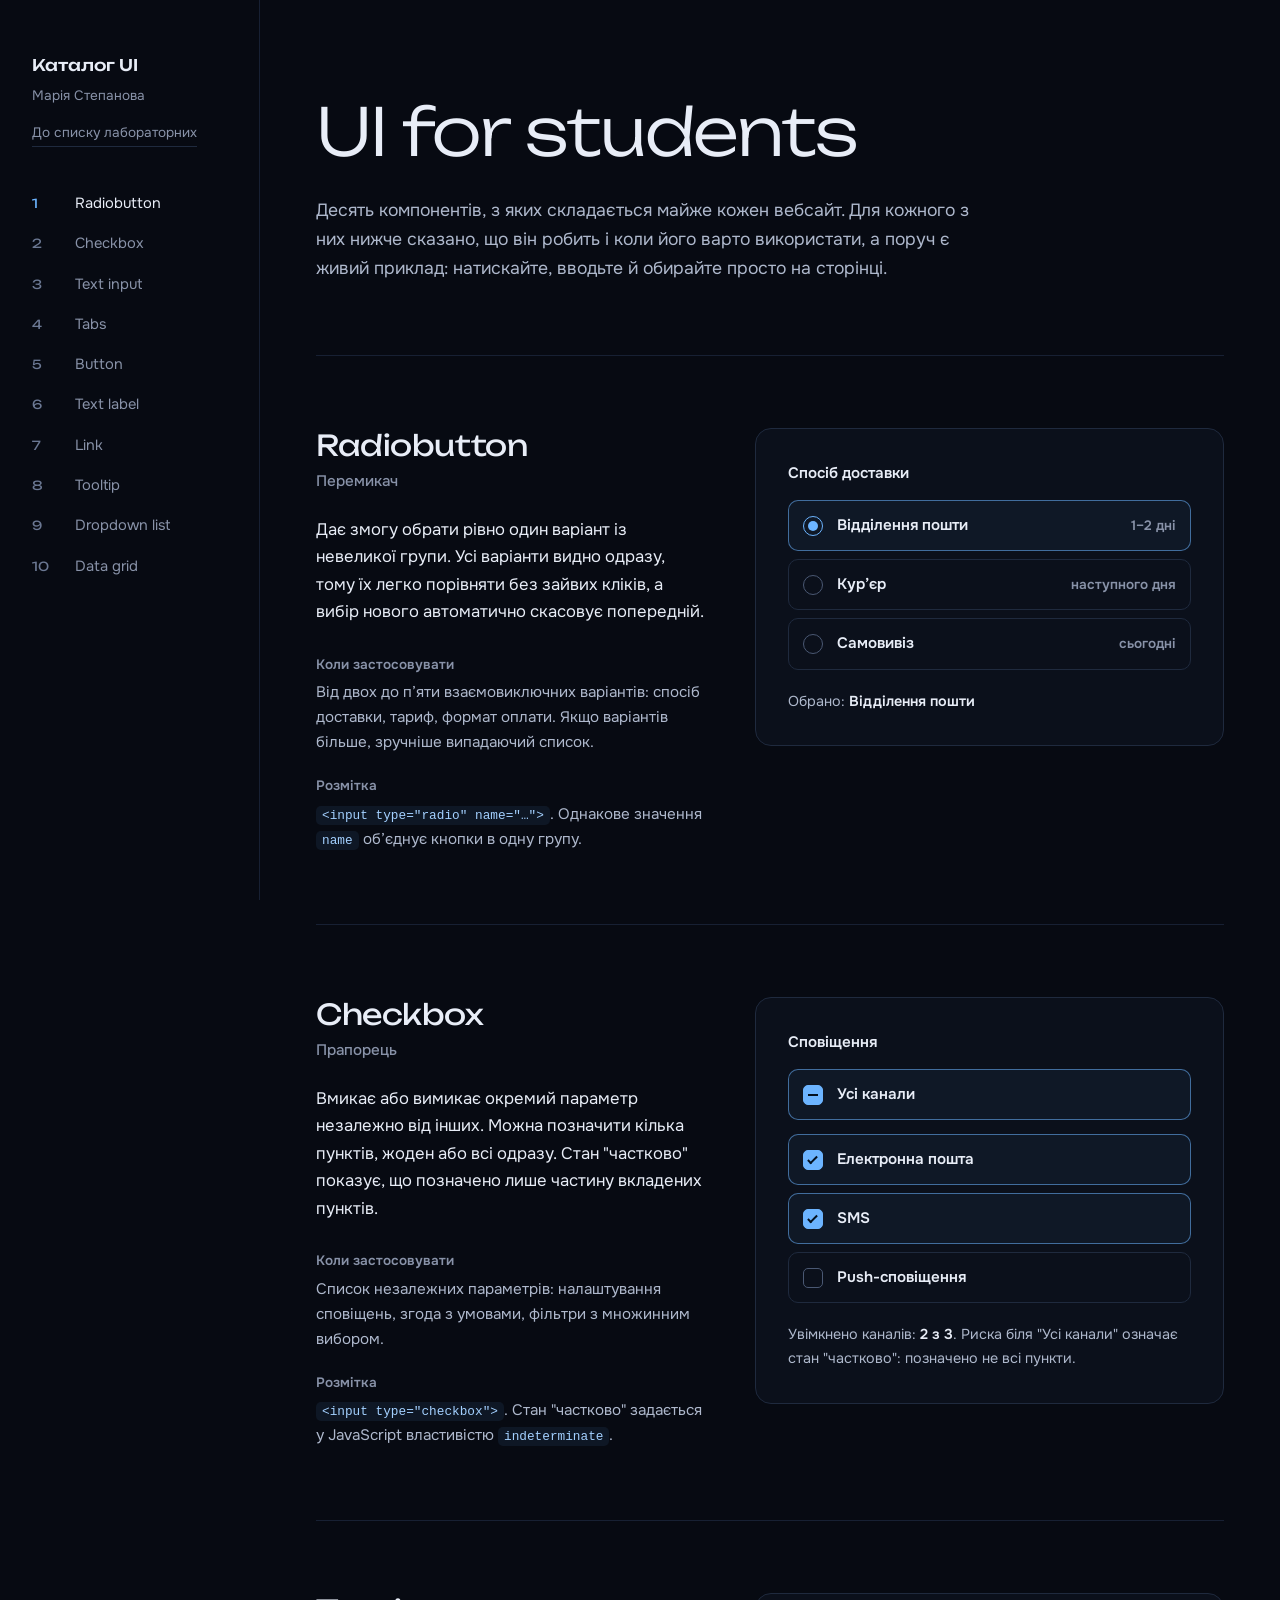
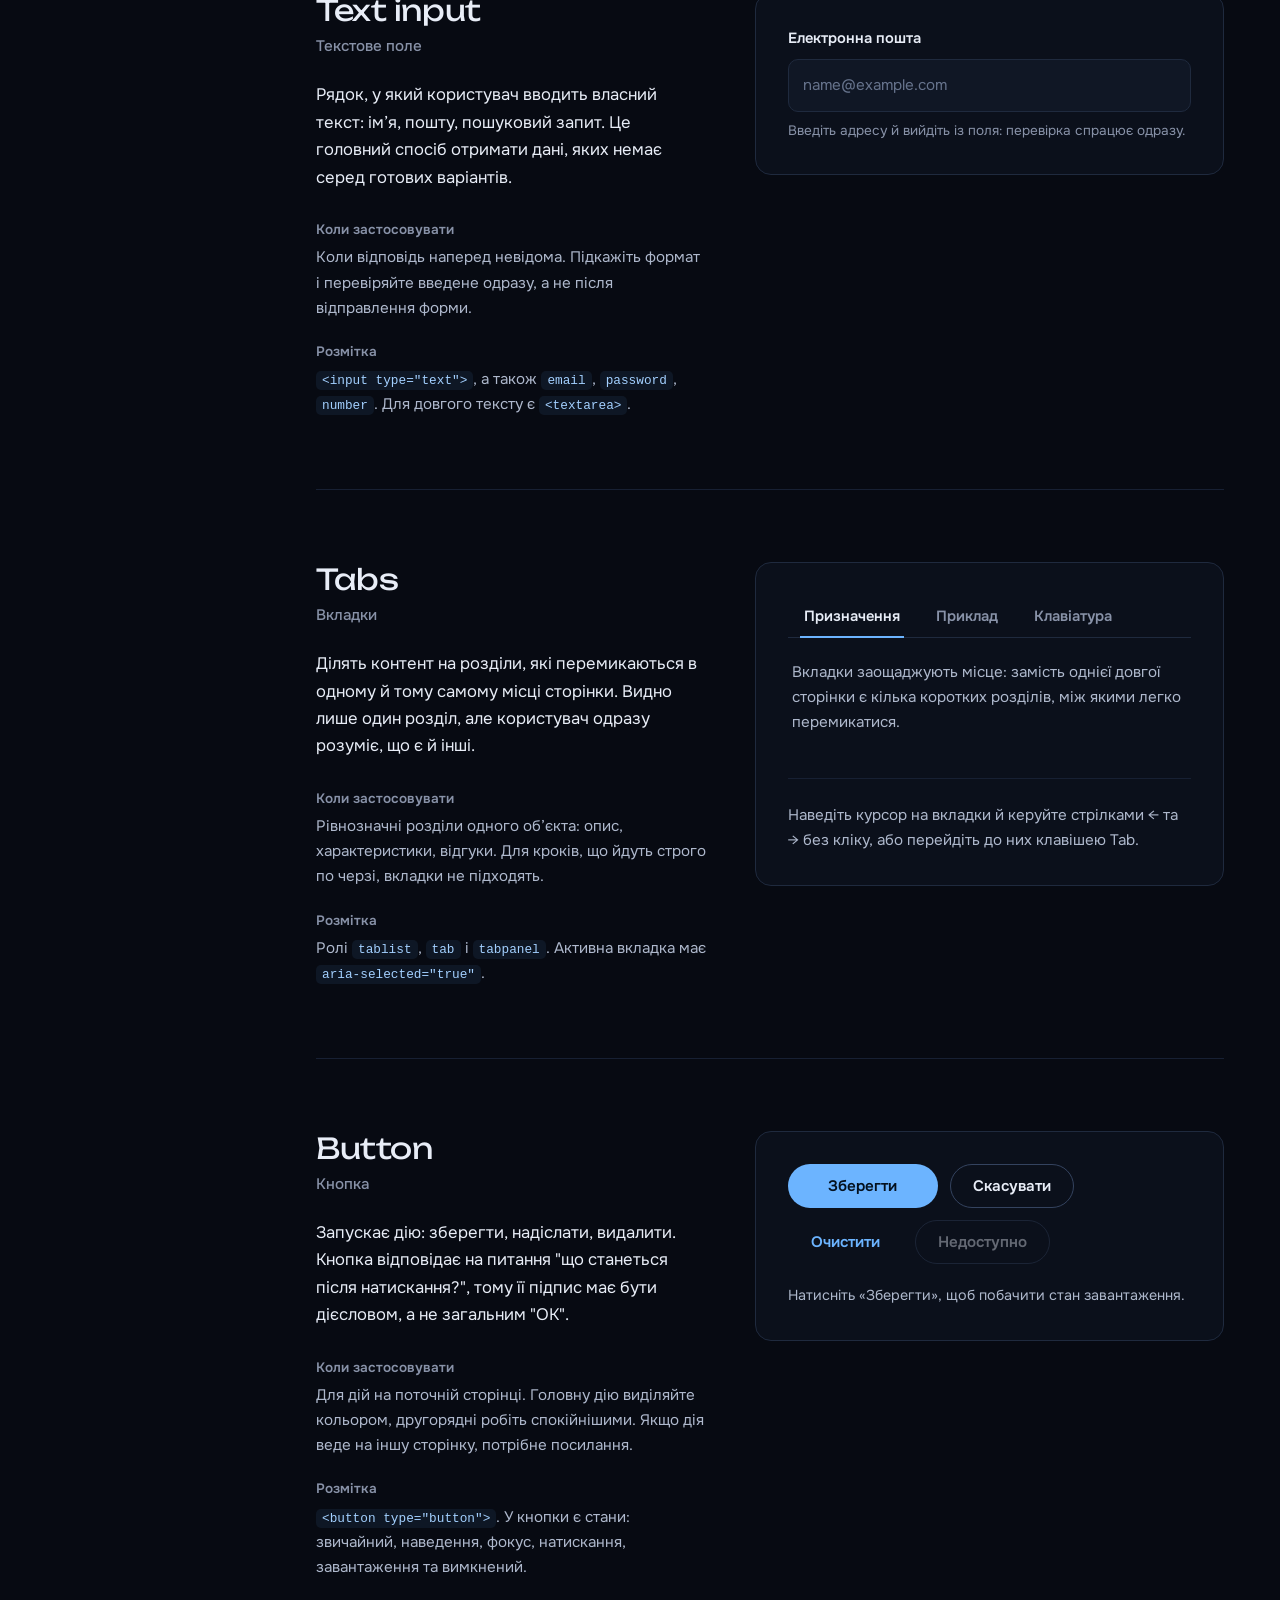
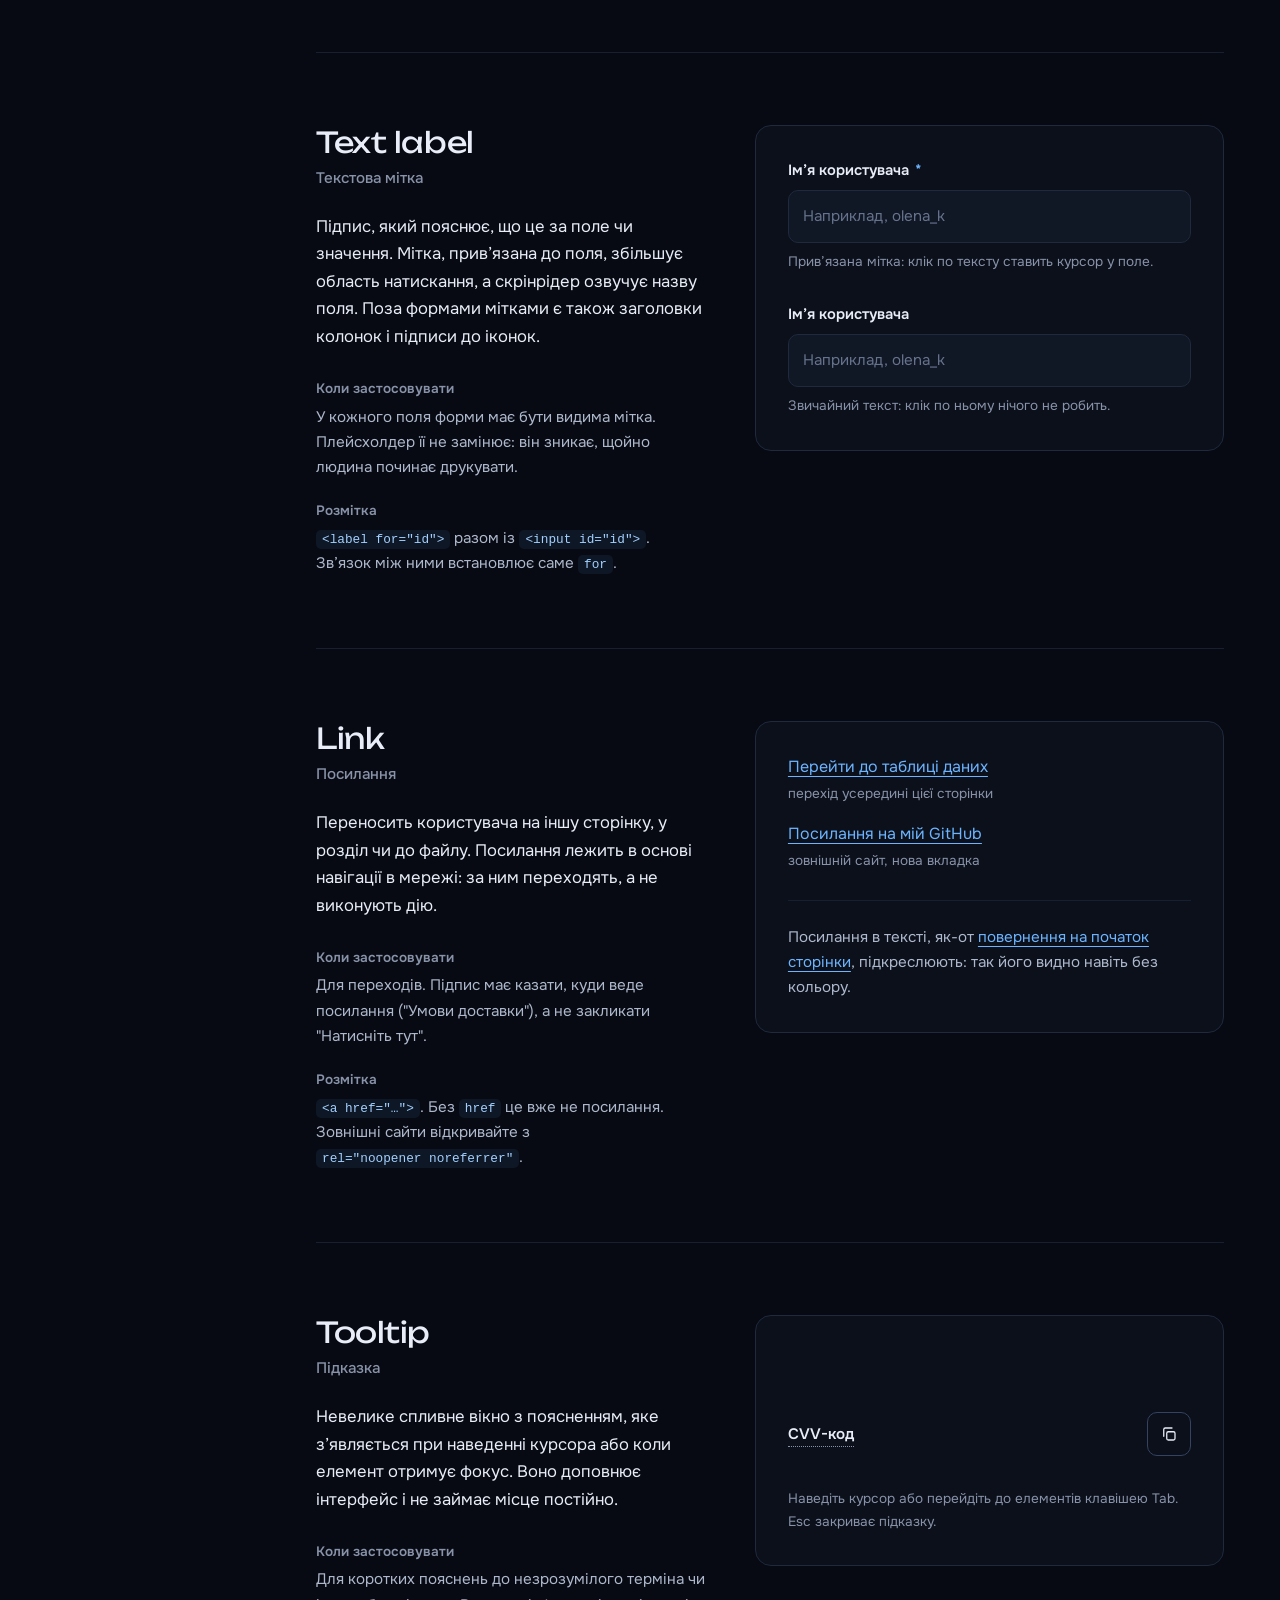
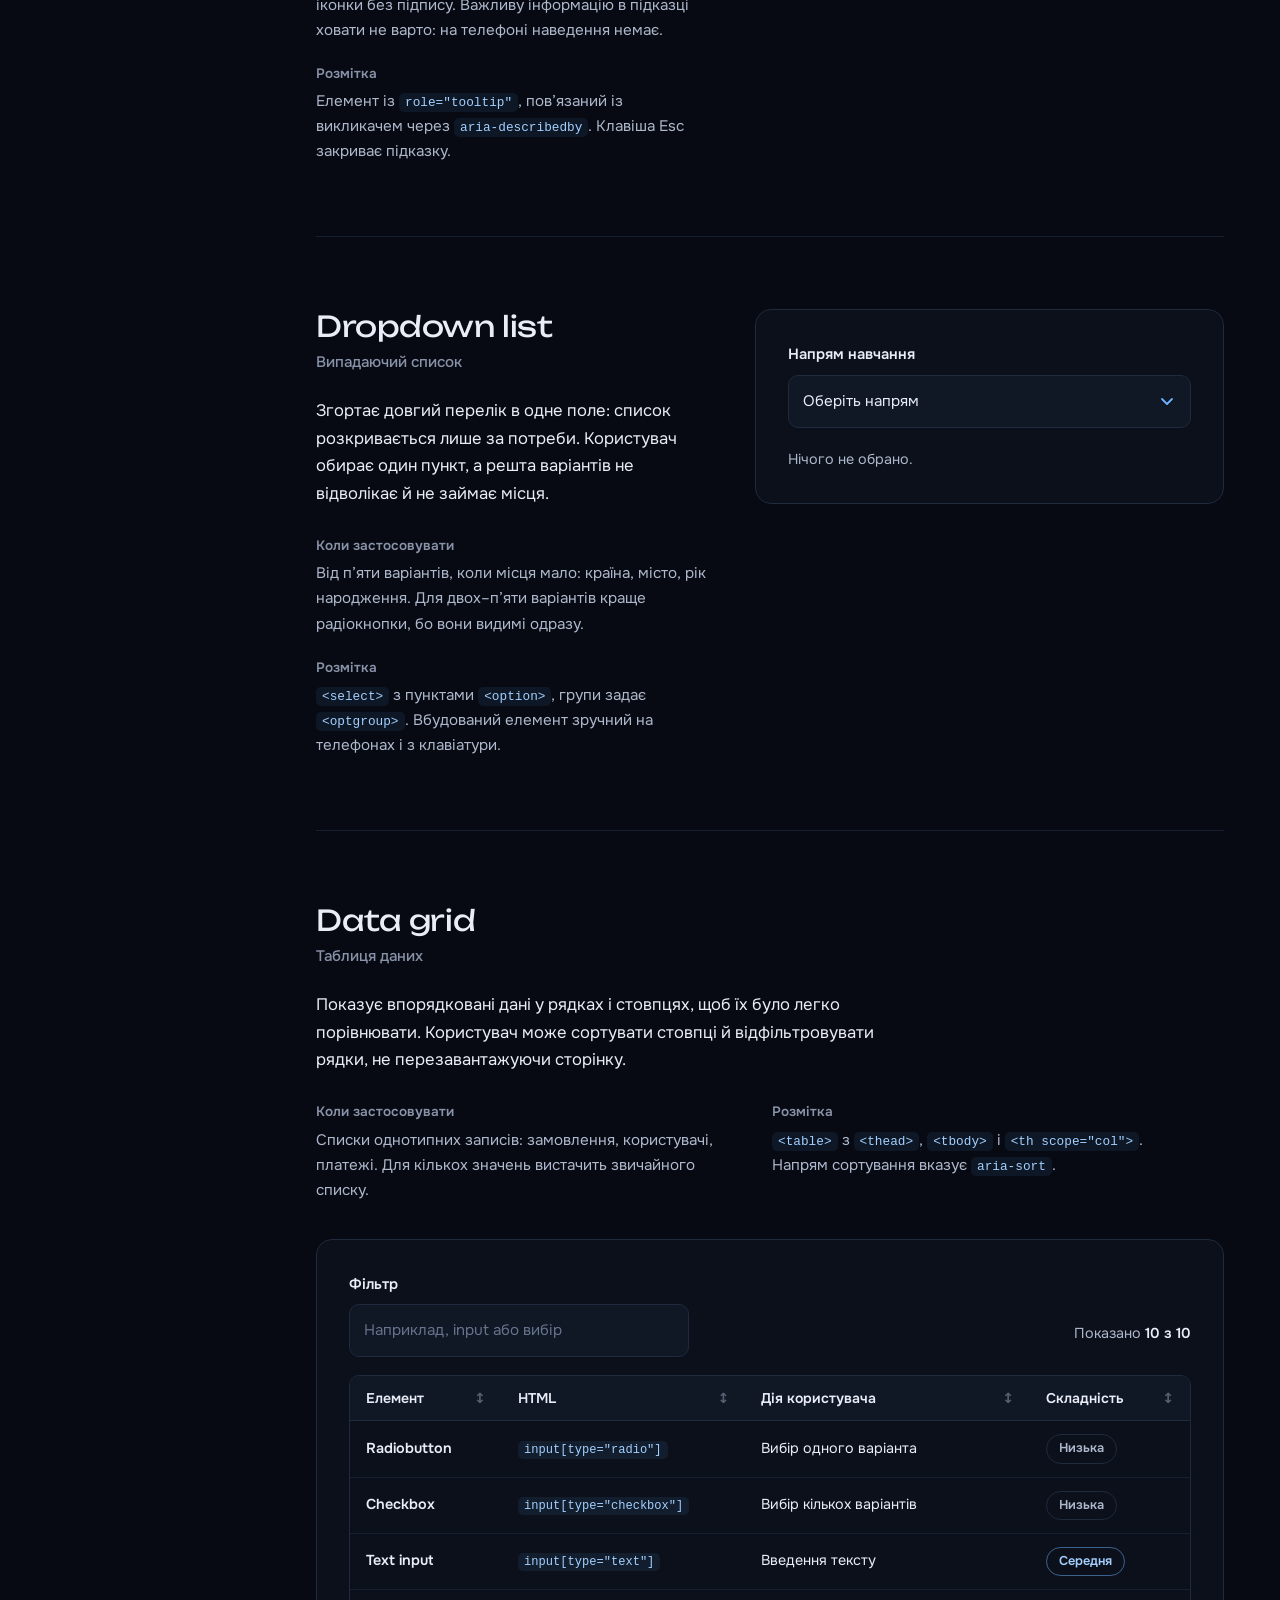
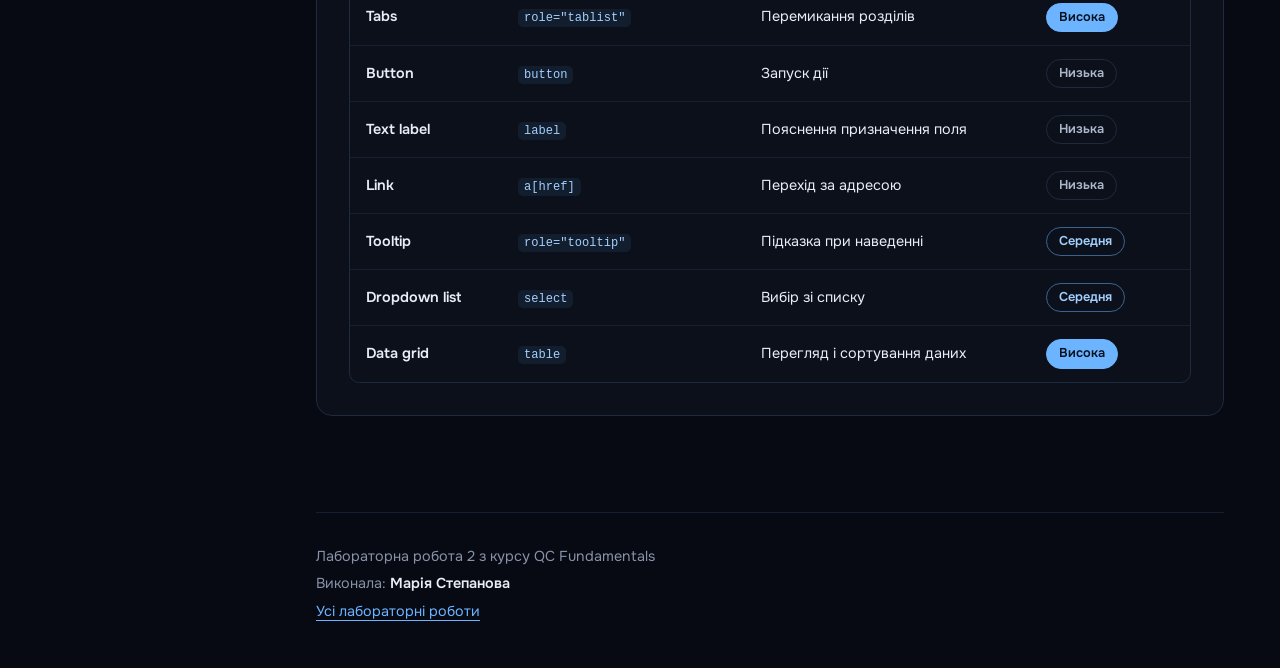
==== lab2_ui_for_students/index.html @ 35b2ab1d "first commit" ====
<!DOCTYPE html>
<html lang="uk">
<head>
  <meta charset="UTF-8">
  <meta name="viewport" content="width=device-width, initial-scale=1">
  <title>Лабораторна 2. UI for students</title>
  <meta name="description" content="Десять базових елементів вебінтерфейсу: призначення, правила використання та робочі приклади.">
  <meta name="author" content="Марія Степанова">
  <meta name="theme-color" content="#070a12">

  <link rel="preconnect" href="https://fonts.googleapis.com">
  <link rel="preconnect" href="https://fonts.gstatic.com" crossorigin>
  <link href="https://fonts.googleapis.com/css2?family=Unbounded:wght@300;400;500&family=Onest:wght@400;500;600;700&display=swap" rel="stylesheet">

  <link rel="stylesheet" href="style.css">
  <script src="script.js" defer></script>
</head>
<body>
  <a class="skip" href="#main">Перейти до змісту</a>

  <div class="shell">

    <!-- Бічна навігація -->
    <aside class="rail">
      <p class="brand">Каталог UI</p>
      <p class="byline">Марія Степанова</p>
      <a class="back" href="../index.html" data-labs-link>До списку лабораторних</a>
      <nav aria-label="UI for students">
        <ol>
          <li><a href="#radio">Radiobutton</a></li>
          <li><a href="#checkbox">Checkbox</a></li>
          <li><a href="#input">Text input</a></li>
          <li><a href="#tabs">Tabs</a></li>
          <li><a href="#button">Button</a></li>
          <li><a href="#label">Text label</a></li>
          <li><a href="#link">Link</a></li>
          <li><a href="#tooltip">Tooltip</a></li>
          <li><a href="#dropdown">Dropdown list</a></li>
          <li><a href="#grid">Data grid</a></li>
        </ol>
      </nav>
    </aside>

    <main id="main">

      <header class="hero" id="top">
        <h1>UI for students</h1>
        <p>Десять компонентів, з яких складається майже кожен вебсайт. Для кожного з них нижче сказано, що він робить і коли його варто використати, а поруч є живий приклад: натискайте, вводьте й обирайте просто на сторінці.</p>
      </header>

      <!-- 1. Radiobutton -->
      <section class="entry" id="radio" aria-labelledby="radio-title">
        <div class="entry-text">
          <h2 id="radio-title">Radiobutton<span class="ua">Перемикач</span></h2>
          <p class="lede">Дає змогу обрати рівно один варіант із невеликої групи. Усі варіанти видно одразу, тому їх легко порівняти без зайвих кліків, а вибір нового автоматично скасовує попередній.</p>
          <dl class="facts">
            <div>
              <dt>Коли застосовувати</dt>
              <dd>Від двох до п’яти взаємовиключних варіантів: спосіб доставки, тариф, формат оплати. Якщо варіантів більше, зручніше випадаючий список.</dd>
            </div>
            <div>
              <dt>Розмітка</dt>
              <dd><code>&lt;input type="radio" name="…"&gt;</code>. Однакове значення <code>name</code> об’єднує кнопки в одну групу.</dd>
            </div>
          </dl>
        </div>
        <div class="stage">
          <fieldset class="group">
            <legend>Спосіб доставки</legend>
            <label class="choice">
              <input type="radio" name="delivery" checked>
              <span class="mark mark-radio"></span>
              <span class="choice-text">Відділення пошти</span>
              <span class="choice-meta">1–2 дні</span>
            </label>
            <label class="choice">
              <input type="radio" name="delivery">
              <span class="mark mark-radio"></span>
              <span class="choice-text">Кур’єр</span>
              <span class="choice-meta">наступного дня</span>
            </label>
            <label class="choice">
              <input type="radio" name="delivery">
              <span class="mark mark-radio"></span>
              <span class="choice-text">Самовивіз</span>
              <span class="choice-meta">сьогодні</span>
            </label>
          </fieldset>
          
          <output class="readout" id="radio-out"></output>
        </div>
      </section>

      <!-- 2. Checkbox -->
      <section class="entry" id="checkbox" aria-labelledby="checkbox-title">
        <div class="entry-text">
          <h2 id="checkbox-title">Checkbox<span class="ua">Прапорець</span></h2>
          <p class="lede">Вмикає або вимикає окремий параметр незалежно від інших. Можна позначити кілька пунктів, жоден або всі одразу. Стан "частково" показує, що позначено лише частину вкладених пунктів.</p>
          <dl class="facts">
            <div>
              <dt>Коли застосовувати</dt>
              <dd>Список незалежних параметрів: налаштування сповіщень, згода з умовами, фільтри з множинним вибором.</dd>
            </div>
            <div>
              <dt>Розмітка</dt>
              <dd><code>&lt;input type="checkbox"&gt;</code>. Стан "частково" задається у JavaScript властивістю <code>indeterminate</code>.</dd>
            </div>

          </dl>
        </div>

        <div class="stage">
          <fieldset class="group">
            <legend>Сповіщення</legend>
            <label class="choice choice-master">
              <input type="checkbox" id="notify-all">
              <span class="mark mark-check"></span>
              <span class="choice-text">Усі канали</span>
            </label>
            <label class="choice">
              <input type="checkbox" name="notify" checked>
              <span class="mark mark-check"></span>
              <span class="choice-text">Електронна пошта</span>
            </label>
            <label class="choice">
              <input type="checkbox" name="notify" checked>
              <span class="mark mark-check"></span>
              <span class="choice-text">SMS</span>
            </label>
            <label class="choice">
              <input type="checkbox" name="notify">
              <span class="mark mark-check"></span>
              <span class="choice-text">Push-сповіщення</span>
            </label>
          </fieldset>
          <output class="readout" id="check-out"></output>
        </div>
      </section>

      <!-- 3. Text input -->
      <section class="entry" id="input" aria-labelledby="input-title">
        <div class="entry-text">
          <h2 id="input-title">Text input<span class="ua">Текстове поле</span></h2>
          <p class="lede">Рядок, у який користувач вводить власний текст: ім’я, пошту, пошуковий запит. Це головний спосіб отримати дані, яких немає серед готових варіантів.</p>
          <dl class="facts">
            <div>
              <dt>Коли застосовувати</dt>
              <dd>Коли відповідь наперед невідома. Підкажіть формат і перевіряйте введене одразу, а не після відправлення форми.</dd>
            </div>
            <div>
              <dt>Розмітка</dt>
              <dd><code>&lt;input type="text"&gt;</code>, а також <code>email</code>, <code>password</code>, <code>number</code>. Для довгого тексту є <code>&lt;textarea&gt;</code>.</dd>
            </div>
          </dl>
        </div>
        
        <div class="stage">
          <div class="field">
            <label for="email">Електронна пошта</label>
            <input class="input" id="email" type="email" inputmode="email" autocomplete="email" placeholder="name@example.com" aria-describedby="email-hint">
            <p class="hint" id="email-hint" aria-live="polite">Введіть адресу й вийдіть із поля: перевірка спрацює одразу.</p>
          </div>
        </div>

      </section>

      <!-- 4. Tabs -->
      <section class="entry" id="tabs" aria-labelledby="tabs-title">
        <div class="entry-text">
          <h2 id="tabs-title">Tabs<span class="ua">Вкладки</span></h2>
          <p class="lede">Ділять контент на розділи, які перемикаються в одному й тому самому місці сторінки. Видно лише один розділ, але користувач одразу розуміє, що є й інші.</p>
          <dl class="facts">
            <div>
              <dt>Коли застосовувати</dt>
              <dd>Рівнозначні розділи одного об’єкта: опис, характеристики, відгуки. Для кроків, що йдуть строго по черзі, вкладки не підходять.</dd>
            </div>
            <div>
              <dt>Розмітка</dt>
              <dd>Ролі <code>tablist</code>, <code>tab</code> і <code>tabpanel</code>. Активна вкладка має <code>aria-selected="true"</code>.</dd>
            </div>
          </dl>
        </div>

        <div class="stage">
          <div class="tabs">
            <div role="tablist" aria-label="Про вкладки">
              <button type="button" role="tab" id="tab-1" aria-controls="panel-1" aria-selected="true">Призначення</button>
              <button type="button" role="tab" id="tab-2" aria-controls="panel-2" aria-selected="false" tabindex="-1">Приклад</button>
              <button type="button" role="tab" id="tab-3" aria-controls="panel-3" aria-selected="false" tabindex="-1">Клавіатура</button>
            </div>

            <div role="tabpanel" id="panel-1" aria-labelledby="tab-1" tabindex="0">
              <p>Вкладки заощаджують місце: замість однієї довгої сторінки є кілька коротких розділів, між якими легко перемикатися.</p>
            </div>
            <div role="tabpanel" id="panel-2" aria-labelledby="tab-2" tabindex="0" hidden>
              <p>Типовий приклад: картка товару з розділами "Опис", "Характеристики" та "Відгуки".</p>
            </div>
            <div role="tabpanel" id="panel-3" aria-labelledby="tab-3" tabindex="0" hidden>
              <p>Стрілки ← та → перемикають вкладки: достатньо навести на них курсор або перейти до них клавішею Tab. Home і End переходять до першої й останньої вкладки.</p>
            </div>
          </div>
          <p class="inline-demo">Наведіть курсор на вкладки й керуйте стрілками ← та → без кліку, або перейдіть до них клавішею Tab.</p>
        </div>

      </section>

      <!-- 5. Button -->
      <section class="entry" id="button" aria-labelledby="button-title">
        <div class="entry-text">
          <h2 id="button-title">Button<span class="ua">Кнопка</span></h2>
          <p class="lede">Запускає дію: зберегти, надіслати, видалити. Кнопка відповідає на питання "що станеться після натискання?", тому її підпис має бути дієсловом, а не загальним "ОК".</p>
          <dl class="facts">
            <div>
              <dt>Коли застосовувати</dt>
              <dd>Для дій на поточній сторінці. Головну дію виділяйте кольором, другорядні робіть спокійнішими. Якщо дія веде на іншу сторінку, потрібне посилання.</dd>
            </div>
            <div>
              <dt>Розмітка</dt>
              <dd><code>&lt;button type="button"&gt;</code>. У кнопки є стани: звичайний, наведення, фокус, натискання, завантаження та вимкнений.</dd>
            </div>
          </dl>
        </div>

        <div class="stage">
          <div class="btn-row">
            <button type="button" class="btn btn-primary" id="btn-save"><span class="spinner" aria-hidden="true"></span><span id="btn-save-text">Зберегти</span></button>
            <button type="button" class="btn btn-secondary" id="btn-cancel">Скасувати</button>
            <button type="button" class="btn btn-ghost" id="btn-clear">Очистити</button>
            <button type="button" class="btn btn-secondary" disabled>Недоступно</button>
          </div>
          <output class="readout" id="btn-out"></output>
        </div>
      </section>

      <!-- 6. Text label -->
      <section class="entry" id="label" aria-labelledby="label-title">
        <div class="entry-text">
          <h2 id="label-title">Text label<span class="ua">Текстова мітка</span></h2>
          <p class="lede">Підпис, який пояснює, що це за поле чи значення. Мітка, прив’язана до поля, збільшує область натискання, а скрінрідер озвучує назву поля. Поза формами мітками є також заголовки колонок і підписи до іконок.</p>
          <dl class="facts">
            <div>
              <dt>Коли застосовувати</dt>
              <dd>У кожного поля форми має бути видима мітка. Плейсхолдер її не замінює: він зникає, щойно людина починає друкувати.</dd>
            </div>
            <div>
              <dt>Розмітка</dt>
              <dd><code>&lt;label for="id"&gt;</code> разом із <code>&lt;input id="id"&gt;</code>. Зв’язок між ними встановлює саме <code>for</code>.</dd>
            </div>
          </dl>
        </div>

        <div class="stage">
          <div class="compare">
            <div class="field">
              <label for="user">Ім’я користувача <span class="req" aria-hidden="true">*</span></label>
              <input class="input" id="user" type="text" required autocomplete="username" placeholder="Наприклад, olena_k">
              <p class="hint">Прив’язана мітка: клік по тексту ставить курсор у поле.</p>
            </div>
            <div class="field">
              <span class="fake-label" aria-hidden="true">Ім’я користувача</span>
              <input class="input" type="text" aria-label="Ім’я користувача, приклад без прив’язки" placeholder="Наприклад, olena_k">
              <p class="hint">Звичайний текст: клік по ньому нічого не робить.</p>
            </div>
          </div>
        </div>
      </section>

      <!-- 7. Link -->
      <section class="entry" id="link" aria-labelledby="link-title">
        <div class="entry-text">
          <h2 id="link-title">Link<span class="ua">Посилання</span></h2>
          <p class="lede">Переносить користувача на іншу сторінку, у розділ чи до файлу. Посилання лежить в основі навігації в мережі: за ним переходять, а не виконують дію.</p>
          <dl class="facts">
            <div>
              <dt>Коли застосовувати</dt>
              <dd>Для переходів. Підпис має казати, куди веде посилання ("Умови доставки"), а не закликати "Натисніть тут".</dd>
            </div>
            <div>
              <dt>Розмітка</dt>
              <dd><code>&lt;a href="…"&gt;</code>. Без <code>href</code> це вже не посилання. Зовнішні сайти відкривайте з <code>rel="noopener noreferrer"</code>.</dd>
            </div>
          </dl>
        </div>

        <div class="stage">
          <ul class="links">
            <li>
              <a href="#grid">Перейти до таблиці даних</a>
              <span class="note">перехід усередині цієї сторінки</span>
            </li>
            <li>
              <a href="https://github.com/MNJMARIA" target="_blank" rel="noopener noreferrer">Посилання на мій GitHub<span class="sr-only"> (відкривається в новій вкладці)</span></a>
              <span class="note">зовнішній сайт, нова вкладка</span>
            </li>
          </ul>
          <p class="inline-demo">Посилання в тексті, як-от <a href="#top">повернення на початок сторінки</a>, підкреслюють: так його видно навіть без кольору.</p>
        </div>
      </section>

      <!-- 8. Tooltip -->
      <section class="entry" id="tooltip" aria-labelledby="tooltip-title">
        <div class="entry-text">
          <h2 id="tooltip-title">Tooltip<span class="ua">Підказка</span></h2>
          <p class="lede">Невелике спливне вікно з поясненням, яке з’являється при наведенні курсора або коли елемент отримує фокус. Воно доповнює інтерфейс і не займає місце постійно.</p>
          <dl class="facts">
            <div>
              <dt>Коли застосовувати</dt>
              <dd>Для коротких пояснень до незрозумілого терміна чи іконки без підпису. Важливу інформацію в підказці ховати не варто: на телефоні наведення немає.</dd>
            </div>
            <div>
              <dt>Розмітка</dt>
              <dd>Елемент із <code>role="tooltip"</code>, пов’язаний із викликачем через <code>aria-describedby</code>. Клавіша Esc закриває підказку.</dd>
            </div>
          </dl>
        </div>

        <div class="stage stage-tip">
          <div class="tip-demo">
            <span class="tip-wrap">
              <button type="button" class="tip-trigger" aria-describedby="tip-cvv">CVV-код</button>
              <span class="tip" role="tooltip" id="tip-cvv">Три цифри на звороті картки. Нікому їх не повідомляйте.</span>
            </span>
            <span class="tip-wrap tip-end">
              <button type="button" class="icon-btn" id="copy-btn" aria-label="Копіювати адресу сторінки" aria-describedby="tip-copy">
                <svg viewBox="0 0 24 24" width="18" height="18" fill="none" stroke="currentColor" stroke-width="1.7" stroke-linecap="round" stroke-linejoin="round" aria-hidden="true"><rect x="9" y="9" width="11" height="11" rx="2"/><path d="M5 15V6a2 2 0 0 1 2-2h9"/></svg>
              </button>
              <span class="tip" role="tooltip" id="tip-copy">Копіює адресу цієї сторінки в буфер обміну</span>
            </span>
          </div>
          <p class="hint">Наведіть курсор або перейдіть до елементів клавішею Tab. Esc закриває підказку.</p>
        </div>
      </section>

      <!-- 9. Dropdown list -->
      <section class="entry" id="dropdown" aria-labelledby="dropdown-title">
        <div class="entry-text">
          <h2 id="dropdown-title">Dropdown list<span class="ua">Випадаючий список</span></h2>
          <p class="lede">Згортає довгий перелік в одне поле: список розкривається лише за потреби. Користувач обирає один пункт, а решта варіантів не відволікає й не займає місця.</p>
          <dl class="facts">
            <div>
              <dt>Коли застосовувати</dt>
              <dd>Від п’яти варіантів, коли місця мало: країна, місто, рік народження. Для двох–п’яти варіантів краще радіокнопки, бо вони видимі одразу.</dd>
            </div>
            <div>
              <dt>Розмітка</dt>
              <dd><code>&lt;select&gt;</code> з пунктами <code>&lt;option&gt;</code>, групи задає <code>&lt;optgroup&gt;</code>. Вбудований елемент зручний на телефонах і з клавіатури.</dd>
            </div>
          </dl>
        </div>

        <div class="stage">
          <div class="field">
            <label for="course">Напрям навчання</label>
            <select class="input select" id="course">
              <option value="" selected disabled>Оберіть напрям</option>
              <option>UI/UX дизайн</option>
              <option>Frontend-розробка</option>
              <option>Тестування ПЗ</option>
              <option>Аналітика даних</option>
            </select>
          </div>
          <output class="readout" id="select-out"></output>
        </div>
      </section>

      <!-- 10. Data grid -->
      <section class="entry entry-wide" id="grid" aria-labelledby="grid-title">
        <div class="entry-text">
          <h2 id="grid-title">Data grid<span class="ua">Таблиця даних</span></h2>
          <p class="lede">Показує впорядковані дані у рядках і стовпцях, щоб їх було легко порівнювати. Користувач може сортувати стовпці й відфільтровувати рядки, не перезавантажуючи сторінку.</p>
          <dl class="facts facts-row">
            <div>
              <dt>Коли застосовувати</dt>
              <dd>Списки однотипних записів: замовлення, користувачі, платежі. Для кількох значень вистачить звичайного списку.</dd>
            </div>
            <div>
              <dt>Розмітка</dt>
              <dd><code>&lt;table&gt;</code> з <code>&lt;thead&gt;</code>, <code>&lt;tbody&gt;</code> і <code>&lt;th scope="col"&gt;</code>. Напрям сортування вказує <code>aria-sort</code>.</dd>
            </div>
          </dl>
        </div>
        
        <div class="stage">
          <div class="grid-tools">
            <div class="field grid-filter">
              <label for="grid-filter">Фільтр</label>
              <input class="input" id="grid-filter" type="search" autocomplete="off" placeholder="Наприклад, input або вибір">
            </div>
            <output class="readout" id="grid-count"></output>
          </div>
          <div class="grid-wrap" role="region" aria-label="Таблиця елементів інтерфейсу" tabindex="0">
            <table>
              <caption class="sr-only">Десять елементів інтерфейсу з HTML-тегами, діями користувача та складністю реалізації. Заголовки стовпців можна натискати для сортування.</caption>
              <thead>
                <tr>
                  <th scope="col" aria-sort="none"><button type="button" class="sort" data-key="name">Елемент<span class="sort-mark" aria-hidden="true"></span></button></th>
                  <th scope="col" aria-sort="none"><button type="button" class="sort" data-key="tag">HTML<span class="sort-mark" aria-hidden="true"></span></button></th>
                  <th scope="col" aria-sort="none"><button type="button" class="sort" data-key="action">Дія користувача<span class="sort-mark" aria-hidden="true"></span></button></th>
                  <th scope="col" aria-sort="none"><button type="button" class="sort" data-key="level">Складність<span class="sort-mark" aria-hidden="true"></span></button></th>
                </tr>
              </thead>
              <tbody id="grid-body"></tbody>
            </table>
          </div>
        </div>
      </section>

      <footer class="foot">
        <p>Лабораторна робота 2 з курсу QC Fundamentals</p>
        <p>Виконала: <strong>Марія Степанова</strong></p>
        <p><a href="../index.html" data-labs-link>Усі лабораторні роботи</a></p>
      </footer>

    </main>
  </div>
</body>
</html>
---- lab2_ui_for_students/style.css ----
/* =========================================================
   Елементи інтерфейсу — темна тема
   Палітра: нічний синій фон, холодний платиновий текст, блакитний акцент
   Шрифти: Unbounded (заголовки), Onest (текст і інтерфейс)
   ========================================================= */

:root {
  --bg: #070a12;
  --bg-raised: #0b101b;
  --surface: #101725;
  --surface-hi: #172033;
  --line: #1f2a3e;
  --line-soft: #172033;

  --text: #e8edf7;
  --text-dim: #aeb8cc;
  --muted: #8892a8;

  --accent: #6cb4ff;
  --accent-hi: #a3d0ff;
  --accent-ink: #04111f;

  --ok: #6fd6b0;
  --bad: #ff9a8a;

  --display: "Unbounded", "Onest", system-ui, sans-serif;
  --sans: "Onest", system-ui, -apple-system, "Segoe UI", Roboto, sans-serif;

  --r-lg: 16px;
  --r-md: 10px;
  --r-sm: 6px;

  color-scheme: dark;
}

/* ---------- База ---------- */

*,
*::before,
*::after { box-sizing: border-box; }

html {
  scroll-behavior: smooth;
  scroll-padding-top: 24px;
}

body {
  margin: 0;
  background: var(--bg);
  color: var(--text);
  font: 400 16px/1.65 var(--sans);
  -webkit-font-smoothing: antialiased;
  text-rendering: optimizeLegibility;
}

::selection { background: rgba(108, 180, 255, 0.35); }

[hidden] { display: none !important; }

:focus-visible {
  outline: 2px solid var(--accent);
  outline-offset: 3px;
}

a {
  color: var(--accent);
  text-decoration-thickness: 1px;
  text-underline-offset: 4px;
  transition: color 0.2s;
}
a:hover {
  color: var(--accent-hi);
  text-decoration-thickness: 2px;
}

code {
  font: 500 0.84em ui-monospace, SFMono-Regular, Menlo, Consolas, monospace;
  color: var(--accent-hi);
  background: rgba(108, 180, 255, 0.08);
  padding: 2px 6px;
  border-radius: 5px;
  white-space: nowrap;
}

fieldset { border: 0; padding: 0; margin: 0; min-width: 0; }
legend { padding: 0; margin-bottom: 14px; font-weight: 600; font-size: 0.95rem; }
output { display: block; }

.sr-only {
  position: absolute;
  width: 1px;
  height: 1px;
  margin: -1px;
  padding: 0;
  overflow: hidden;
  clip: rect(0, 0, 0, 0);
  white-space: nowrap;
  border: 0;
}

.skip {
  position: absolute;
  left: 16px;
  top: -60px;
  z-index: 100;
  padding: 10px 16px;
  background: var(--accent);
  color: var(--accent-ink);
  border-radius: var(--r-md);
  font-weight: 600;
  text-decoration: none;
}
.skip:focus { top: 16px; }

/* ---------- Каркас ---------- */

.shell {
  display: grid;
  grid-template-columns: 260px minmax(0, 1fr);
  max-width: 1280px;
  margin: 0 auto;
}

.rail {
  position: sticky;
  top: 0;
  height: 100vh;
  padding: 56px 32px;
  border-right: 1px solid var(--line-soft);
  overflow-y: auto;
}

.brand {
  margin: 0;
  font: 500 1rem/1.2 var(--display);
  letter-spacing: 0;
}

.byline {
  margin: 10px 0 0;
  font-size: 0.85rem;
  color: var(--muted);
}

/* Посилання на головну сторінку зі списком лабораторних.
   Селектор .rail a.back сильніший за .rail a, тому нумерація тут не додається. */
.rail a.back {
  display: inline-block;
  margin-top: 14px;
  padding: 0 0 2px;
  border-bottom: 1px solid var(--line);
  font-size: 0.85rem;
}
.rail a.back::before { content: none; }
.rail a.back:hover { border-bottom-color: var(--accent); }

.rail nav { min-width: 0; }

.rail ol {
  list-style: none;
  margin: 36px 0 0;
  padding: 0;
  counter-reset: n;
}
.rail li { counter-increment: n; }

.rail a {
  display: flex;
  align-items: baseline;
  gap: 14px;
  padding: 8px 0;
  color: var(--muted);
  text-decoration: none;
  font-size: 0.92rem;
  transition: color 0.2s;
}
.rail a::before {
  content: counter(n);
  width: 1.8rem;
  font: 400 0.78rem/1 var(--display);
  color: #6b7893;
  transition: color 0.2s;
}
.rail a:hover { color: var(--text); }
.rail a[aria-current] { color: var(--text); }
.rail a[aria-current]::before { color: var(--accent); }

main {
  min-width: 0;
  padding: 72px 56px 40px;
}

/* ---------- Вступ ---------- */

.hero {
  padding: 24px 0 72px;
  border-bottom: 1px solid var(--line-soft);
}
.hero h1 {
  margin: 0 0 28px;
  max-width: 13ch;
  font: 300 clamp(2.1rem, 5.2vw, 4.1rem)/1.1 var(--display);
  letter-spacing: -0.025em;
}
.hero p {
  margin: 0;
  max-width: 56ch;
  color: var(--text-dim);
  font-size: 1.1rem;
}

/* ---------- Розділи ---------- */

.entry {
  display: grid;
  grid-template-columns: minmax(0, 5fr) minmax(0, 6fr);
  gap: 48px;
  padding: 72px 0;
  border-bottom: 1px solid var(--line-soft);
}
.entry:last-of-type { border-bottom: 0; }

.entry h2 {
  margin: 0;
  font: 400 1.8rem/1.2 var(--display);
  letter-spacing: -0.015em;
}
.ua {
  display: block;
  margin-top: 8px;
  font: 500 0.95rem/1.4 var(--sans);
  color: var(--muted);
  letter-spacing: 0;
}

.lede {
  margin: 24px 0 0;
  max-width: 54ch;
  font-size: 1.04rem;
}

.facts {
  margin: 28px 0 0;
  display: grid;
  gap: 20px;
  max-width: 54ch;
}
.facts dt {
  margin-bottom: 4px;
  font-size: 0.85rem;
  font-weight: 600;
  color: var(--muted);
}
.facts dd {
  margin: 0;
  color: var(--text-dim);
  font-size: 0.95rem;
}

.entry-wide { grid-template-columns: minmax(0, 1fr); gap: 36px; }
.entry-wide .facts-row {
  grid-template-columns: 1fr 1fr;
  gap: 32px;
  max-width: 80ch;
}

/* ---------- Демонстраційна панель ---------- */

.stage {
  --mx: 50%;
  --my: 0%;
  position: relative;
  isolation: isolate;
  align-self: start;
  padding: 32px;
  background: var(--bg-raised);
  border: 1px solid var(--line);
  border-radius: var(--r-lg);
}
.stage::before {
  content: "";
  position: absolute;
  inset: 0;
  z-index: -1;
  border-radius: inherit;
  background: radial-gradient(340px circle at var(--mx) var(--my), rgba(108, 180, 255, 0.1), transparent 70%);
  opacity: 0;
  transition: opacity 0.35s;
  pointer-events: none;
}
.stage:hover::before { opacity: 1; }

.stage-tip { padding-top: 96px; }

/* ---------- Поля, мітки, підказки ---------- */

.field { display: grid; gap: 8px; }

label,
.fake-label {
  font-weight: 600;
  font-size: 0.92rem;
}
.req { color: var(--accent); margin-left: 2px; }

.input {
  width: 100%;
  padding: 13px 14px;
  background: var(--surface);
  color: var(--text);
  border: 1px solid var(--line);
  border-radius: var(--r-md);
  font: inherit;
  font-size: 0.95rem;
  transition: border-color 0.2s, box-shadow 0.2s;
  -webkit-appearance: none;
  appearance: none;
}
.input::placeholder { color: #66738c; }
.input:hover { border-color: #2c3a55; }
.input:focus-visible {
  outline: 2px solid transparent;
  border-color: var(--accent);
  box-shadow: 0 0 0 3px rgba(108, 180, 255, 0.22);
}
.input[aria-invalid="true"] { border-color: var(--bad); }
.input[data-valid="true"] { border-color: var(--ok); }

.hint {
  margin: 0;
  font-size: 0.85rem;
  color: var(--muted);
  transition: color 0.2s;
}
.hint[data-state="valid"] { color: var(--ok); }
.hint[data-state="invalid"] { color: var(--bad); }

.readout {
  min-height: 1.6em;
  margin-top: 20px;
  font-size: 0.9rem;
  color: var(--text-dim);
}
.readout b { color: var(--text); font-weight: 600; }

/* ---------- Radiobutton і Checkbox ---------- */

.group { display: grid; gap: 8px; }

.choice {
  position: relative;
  display: flex;
  align-items: center;
  gap: 14px;
  padding: 12px 14px;
  border: 1px solid var(--line);
  border-radius: var(--r-md);
  cursor: pointer;
  transition: border-color 0.2s, background 0.2s;
}
.choice:hover { border-color: #2c3a55; }
.choice:has(input:checked),
.choice:has(input:indeterminate) {
  border-color: rgba(108, 180, 255, 0.55);
  background: rgba(108, 180, 255, 0.05);
}
.choice-master { margin-bottom: 6px; }

.choice input {
  position: absolute;
  inset: 0;
  width: 100%;
  height: 100%;
  margin: 0;
  opacity: 0;
  cursor: pointer;
}
.choice-text { font-size: 0.95rem; }
.choice-meta { margin-left: auto; font-size: 0.85rem; color: var(--muted); }

.mark {
  flex: none;
  display: grid;
  place-items: center;
  width: 20px;
  height: 20px;
  border: 1.5px solid #4a5873;
  transition: border-color 0.2s, background 0.2s;
}
.choice input:focus-visible + .mark {
  outline: 2px solid var(--accent);
  outline-offset: 3px;
}

.mark-radio { border-radius: 50%; }
.mark-radio::after {
  content: "";
  width: 10px;
  height: 10px;
  border-radius: 50%;
  background: var(--accent);
  transform: scale(0);
  transition: transform 0.18s;
}
.choice input:checked + .mark-radio { border-color: var(--accent); }
.choice input:checked + .mark-radio::after { transform: scale(1); }

.mark-check { border-radius: 5px; }
.mark-check::after {
  content: "";
  width: 5px;
  height: 10px;
  border: solid var(--accent-ink);
  border-width: 0 2px 2px 0;
  transform: translateY(-1px) rotate(45deg) scale(0);
  transition: transform 0.15s;
}
.choice input:checked + .mark-check {
  background: var(--accent);
  border-color: var(--accent);
}
.choice input:checked + .mark-check::after {
  transform: translateY(-1px) rotate(45deg) scale(1);
}
/* стан «частково» — має йти після :checked */
.choice input:indeterminate + .mark-check {
  background: var(--accent);
  border-color: var(--accent);
}
.choice input:indeterminate + .mark-check::after {
  width: 10px;
  height: 0;
  border-width: 0 0 2px 0;
  transform: none;
}

/* ---------- Вкладки ---------- */

[role="tablist"] {
  display: flex;
  gap: 4px;
  border-bottom: 1px solid var(--line);
}
[role="tab"] {
  position: relative;
  padding: 12px 16px;
  background: none;
  border: 0;
  border-radius: var(--r-sm) var(--r-sm) 0 0;
  color: var(--muted);
  font: 600 0.92rem var(--sans);
  cursor: pointer;
  transition: color 0.2s;
}
[role="tab"]:hover { color: var(--text); }
[role="tab"][aria-selected="true"] { color: var(--text); }
[role="tab"][aria-selected="true"]::after {
  content: "";
  position: absolute;
  left: 12px;
  right: 12px;
  bottom: -1px;
  height: 2px;
  background: var(--accent);
}
[role="tab"]:focus-visible { outline-offset: -3px; }

[role="tabpanel"] {
  min-height: 112px;
  padding: 22px 4px 0;
  color: var(--text-dim);
  font-size: 0.95rem;
}
[role="tabpanel"] p { margin: 0; }

/* ---------- Кнопки ---------- */

.btn-row { display: flex; flex-wrap: wrap; gap: 12px; }

.btn {
  display: inline-flex;
  align-items: center;
  justify-content: center;
  gap: 10px;
  min-height: 44px;
  padding: 0 22px;
  border: 1px solid transparent;
  border-radius: 999px;
  font: 600 0.95rem var(--sans);
  cursor: pointer;
  transition: background 0.2s, border-color 0.2s, color 0.2s, transform 0.1s;
}
.btn:active { transform: translateY(1px); }
.btn:focus-visible { outline-offset: 3px; }

.btn-primary { min-width: 150px; background: var(--accent); color: var(--accent-ink); }
.btn-primary:hover { background: var(--accent-hi); }

.btn-secondary { background: transparent; border-color: #34435f; color: var(--text); }
.btn-secondary:hover { border-color: var(--accent); }

.btn-ghost { background: transparent; color: var(--accent); }
.btn-ghost:hover { background: rgba(108, 180, 255, 0.1); }

.btn:disabled { opacity: 0.4; cursor: not-allowed; }
.btn:disabled:hover { border-color: #34435f; }
.btn.is-loading { pointer-events: none; }

.spinner {
  display: none;
  width: 14px;
  height: 14px;
  border: 2px solid currentColor;
  border-right-color: transparent;
  border-radius: 50%;
  animation: spin 0.7s linear infinite;
}
.is-loading .spinner { display: inline-block; }
@keyframes spin { to { transform: rotate(360deg); } }

/* ---------- Мітки: порівняння ---------- */

.compare { display: grid; gap: 28px; }
.fake-label { color: var(--text); }

/* ---------- Посилання ---------- */

.links { list-style: none; margin: 0; padding: 0; display: grid; gap: 16px; }
.links li { display: flex; flex-direction: column; gap: 2px; }
.links .note { font-size: 0.85rem; color: var(--muted); }
.inline-demo {
  margin: 28px 0 0;
  padding-top: 24px;
  border-top: 1px solid var(--line-soft);
  color: var(--text-dim);
  font-size: 0.95rem;
}

/* ---------- Підказки ---------- */

.tip-demo { display: flex; align-items: center; justify-content: space-between; gap: 24px; }
.tip-wrap { position: relative; display: inline-block; }

.tip-trigger {
  padding: 2px 0;
  background: none;
  border: 0;
  border-bottom: 1px dotted var(--muted);
  color: var(--text);
  font: 600 0.95rem var(--sans);
  cursor: help;
}
.tip-trigger:hover { border-bottom-color: var(--accent); }

.icon-btn {
  display: grid;
  place-items: center;
  width: 44px;
  height: 44px;
  background: transparent;
  border: 1px solid #34435f;
  border-radius: var(--r-md);
  color: var(--text);
  cursor: pointer;
  transition: border-color 0.2s, color 0.2s;
}
.icon-btn:hover { border-color: var(--accent); color: var(--accent-hi); }

.tip {
  position: absolute;
  left: 0;
  bottom: calc(100% + 12px);
  z-index: 5;
  width: max-content;
  max-width: min(260px, 70vw);
  padding: 10px 14px;
  background: var(--surface-hi);
  border: 1px solid #2c3a55;
  border-radius: var(--r-md);
  box-shadow: 0 12px 32px rgba(0, 0, 0, 0.45);
  color: var(--text);
  font-size: 0.85rem;
  line-height: 1.5;
  opacity: 0;
  visibility: hidden;
  transform: translateY(4px);
  transition: opacity 0.18s, transform 0.18s, visibility 0.18s;
  pointer-events: none;
}
.tip::after {
  content: "";
  position: absolute;
  top: 100%;
  left: 22px;
  width: 10px;
  height: 10px;
  background: var(--surface-hi);
  border: solid #2c3a55;
  border-width: 0 1px 1px 0;
  transform: translate(-50%, -50%) rotate(45deg);
}
.tip-end .tip { left: auto; right: 0; }
.tip-end .tip::after { left: auto; right: 22px; transform: translate(50%, -50%) rotate(45deg); }

.tip-wrap:hover .tip,
.tip-wrap:focus-within .tip {
  opacity: 1;
  visibility: visible;
  transform: translateY(0);
}
.tip-wrap.dismissed .tip { opacity: 0; visibility: hidden; }

.stage-tip .hint { margin-top: 32px; }

/* ---------- Випадаючий список ---------- */

.select {
  padding-right: 44px;
  background-image: url("data:image/svg+xml,%3Csvg xmlns='http://www.w3.org/2000/svg' viewBox='0 0 14 14' fill='none' stroke='%236cb4ff' stroke-width='1.8' stroke-linecap='round' stroke-linejoin='round'%3E%3Cpath d='M2 5l5 5 5-5'/%3E%3C/svg%3E");
  background-repeat: no-repeat;
  background-position: right 16px center;
  background-size: 14px;
  cursor: pointer;
}
.select option { background: var(--surface); color: var(--text); }

/* ---------- Таблиця ---------- */

.grid-tools {
  display: flex;
  flex-wrap: wrap;
  align-items: flex-end;
  justify-content: space-between;
  gap: 12px 24px;
  margin-bottom: 18px;
}
.grid-filter { width: min(100%, 340px); }
.grid-tools .readout { margin: 0 0 12px; min-height: 0; }

.grid-wrap {
  overflow-x: auto;
  border: 1px solid var(--line);
  border-radius: var(--r-md);
}

table { width: 100%; min-width: 600px; border-collapse: collapse; font-size: 0.9rem; }
th, td { text-align: left; border-bottom: 1px solid var(--line-soft); }
td { padding: 13px 16px; white-space: nowrap; }
tbody tr:last-child td { border-bottom: 0; }
tbody tr:hover { background: rgba(255, 255, 255, 0.025); }
tbody td:first-child { font-weight: 600; }
td.empty { padding: 36px 16px; text-align: center; color: var(--muted); white-space: normal; }

thead th { padding: 0; background: var(--surface); border-bottom: 1px solid var(--line); }

.sort {
  display: flex;
  align-items: center;
  justify-content: space-between;
  gap: 12px;
  width: 100%;
  padding: 13px 16px;
  background: none;
  border: 0;
  color: var(--text);
  font: 600 0.88rem var(--sans);
  text-align: left;
  cursor: pointer;
  transition: background 0.2s;
}
.sort:hover { background: rgba(255, 255, 255, 0.03); }
.sort:focus-visible { outline-offset: -3px; }

.sort-mark::before { content: "↕"; color: var(--muted); opacity: 0.6; }
th[aria-sort="ascending"] .sort-mark::before { content: "↑"; color: var(--accent); opacity: 1; }
th[aria-sort="descending"] .sort-mark::before { content: "↓"; color: var(--accent); opacity: 1; }

.pill {
  display: inline-block;
  padding: 3px 12px;
  border: 1px solid var(--line);
  border-radius: 999px;
  font-size: 0.8rem;
  font-weight: 600;
}
.pill[data-level="1"] { color: var(--text-dim); }
.pill[data-level="2"] { color: var(--accent-hi); border-color: rgba(108, 180, 255, 0.5); }
.pill[data-level="3"] { color: var(--accent-ink); background: var(--accent); border-color: var(--accent); }

/* ---------- Підвал ---------- */

.foot {
  margin-top: 24px;
  padding-top: 32px;
  border-top: 1px solid var(--line-soft);
  color: var(--muted);
  font-size: 0.9rem;
}
.foot p { margin: 0 0 4px; }
.foot strong { color: var(--text); font-weight: 600; }

/* ---------- Адаптивність ---------- */

@media (max-width: 960px) {
  html { scroll-padding-top: 76px; }

  .shell { grid-template-columns: minmax(0, 1fr); }

  .rail {
    z-index: 20;
    height: auto;
    padding: 10px 20px;
    background: rgba(7, 10, 18, 0.94);
    backdrop-filter: blur(10px);
    border-right: 0;
    border-bottom: 1px solid var(--line-soft);
    overflow: visible;
  }
  .brand,
  .byline { display: none; }
  .rail nav { overflow-x: auto; }
  .rail ol { display: flex; gap: 20px; margin: 0; }
  .rail a { white-space: nowrap; padding: 8px 0; }
  .rail a.back { margin: 0 0 6px; padding: 0 0 2px; }

  main { padding: 40px 20px 32px; }
  .hero { padding-bottom: 48px; }

  .entry { grid-template-columns: minmax(0, 1fr); gap: 28px; padding: 52px 0; }
  .entry h2 { font-size: 1.5rem; }
  .entry-wide .facts-row { grid-template-columns: 1fr; gap: 20px; }

  .stage { padding: 24px 20px; }
  .stage-tip { padding-top: 96px; }
}

@media (max-width: 480px) {
  .btn-row .btn { flex: 1 1 calc(50% - 6px); padding: 0 14px; }
  [role="tab"] { padding: 12px 10px; }
}

@media (prefers-reduced-motion: reduce) {
  *,
  *::before,
  *::after {
    animation-duration: 0.01ms !important;
    animation-iteration-count: 1 !important;
    transition-duration: 0.01ms !important;
    scroll-behavior: auto !important;
  }
}
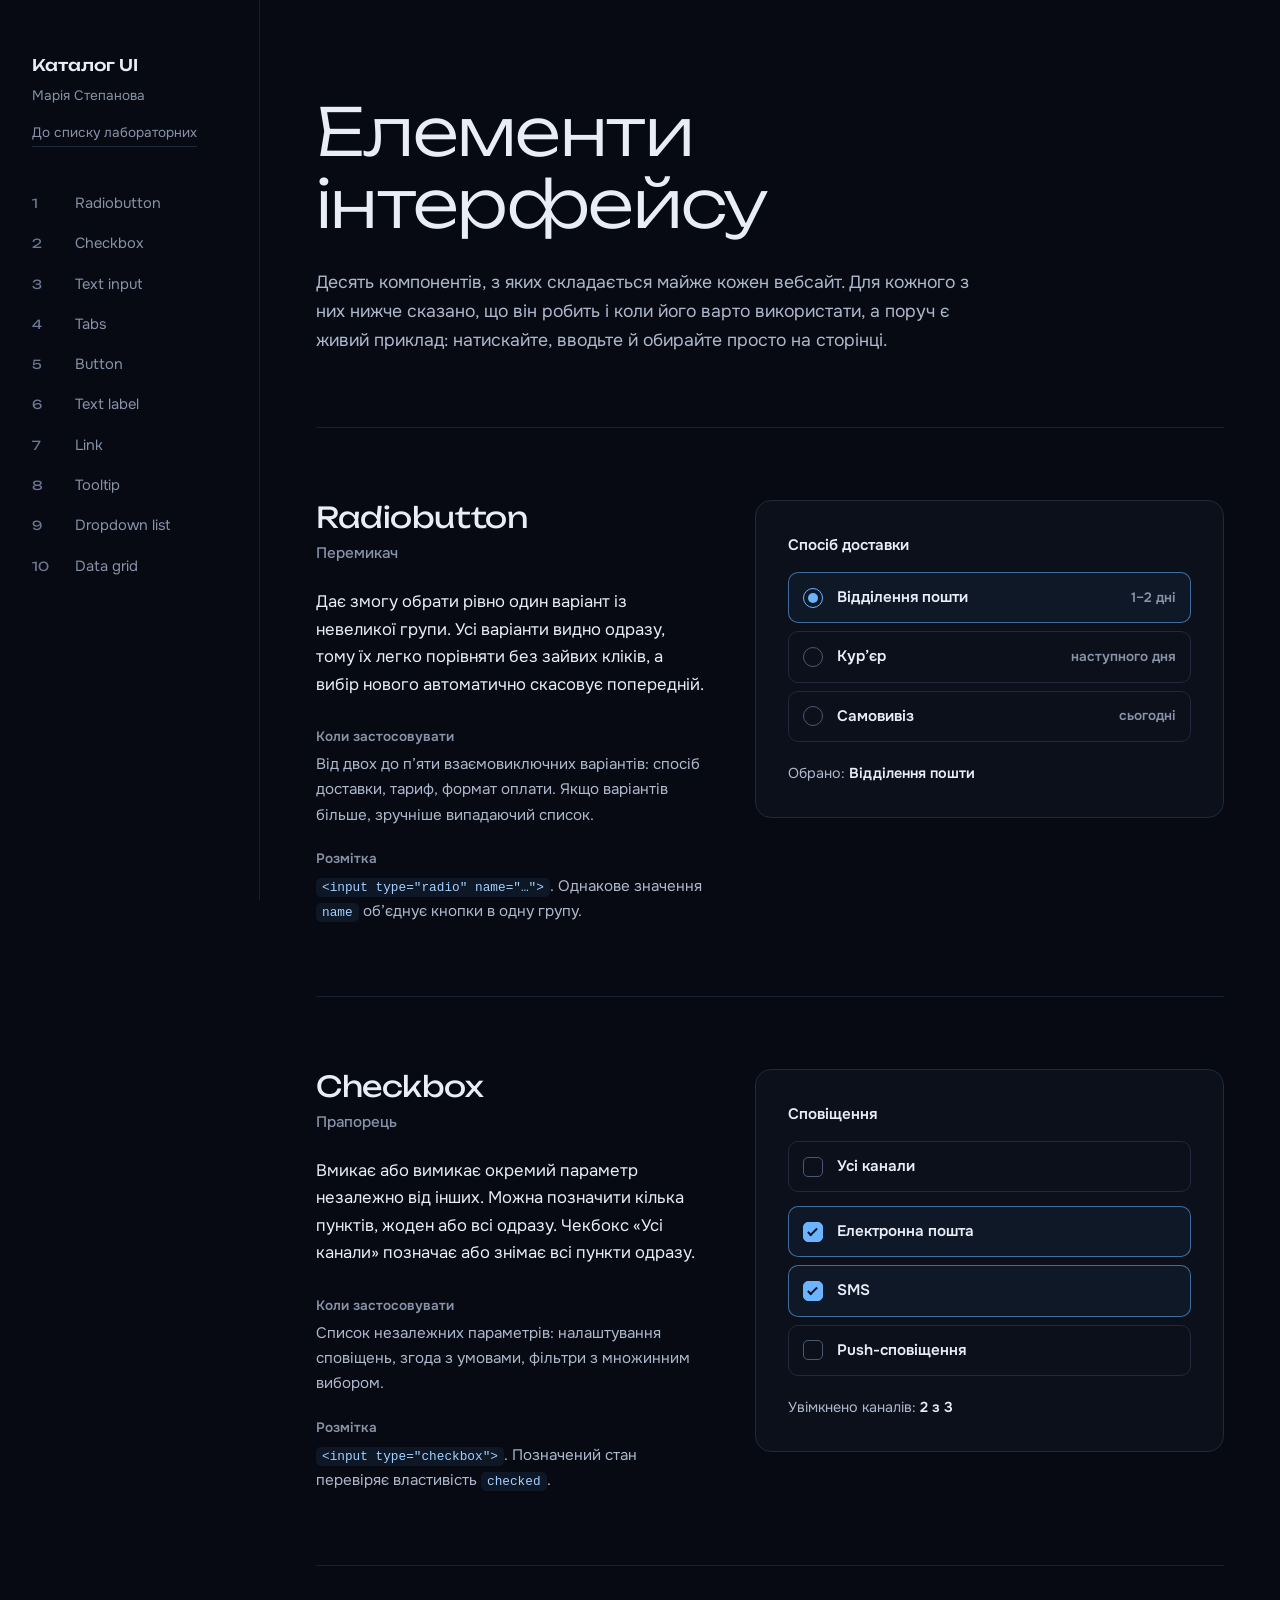
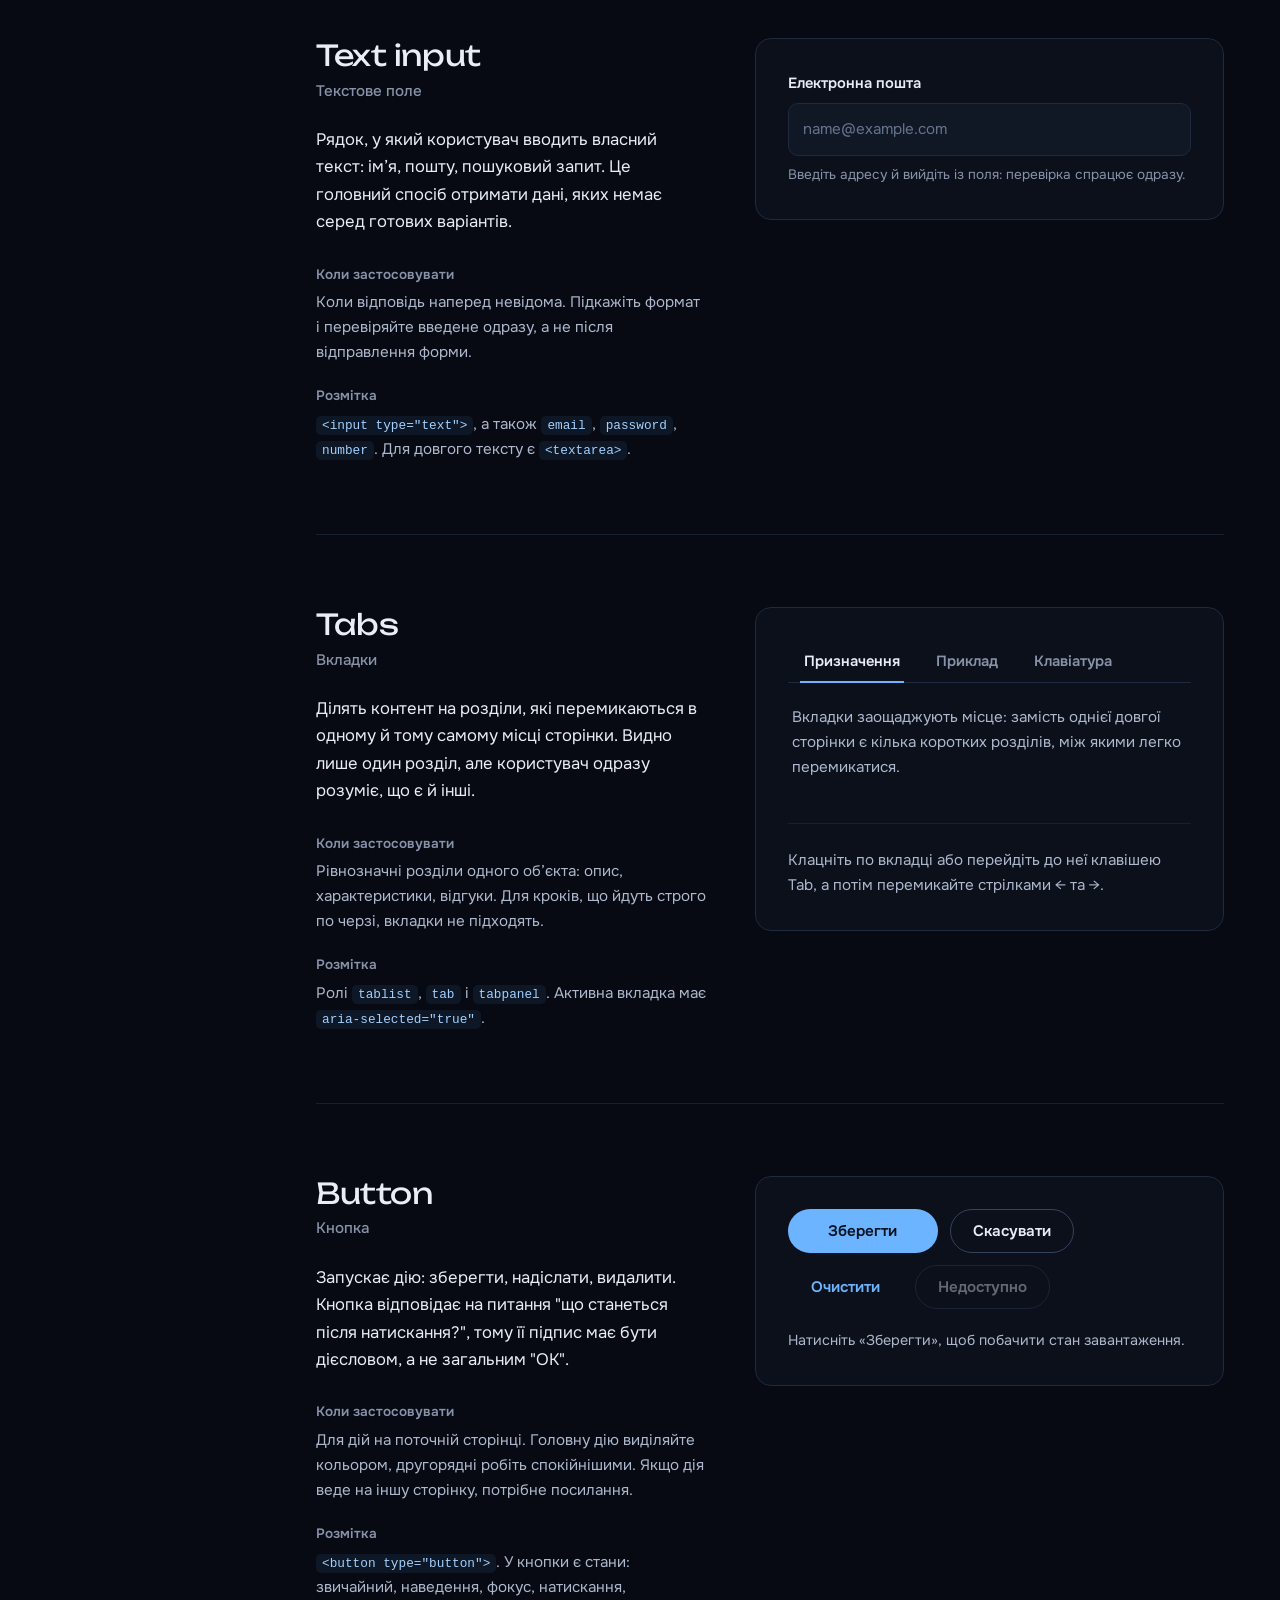
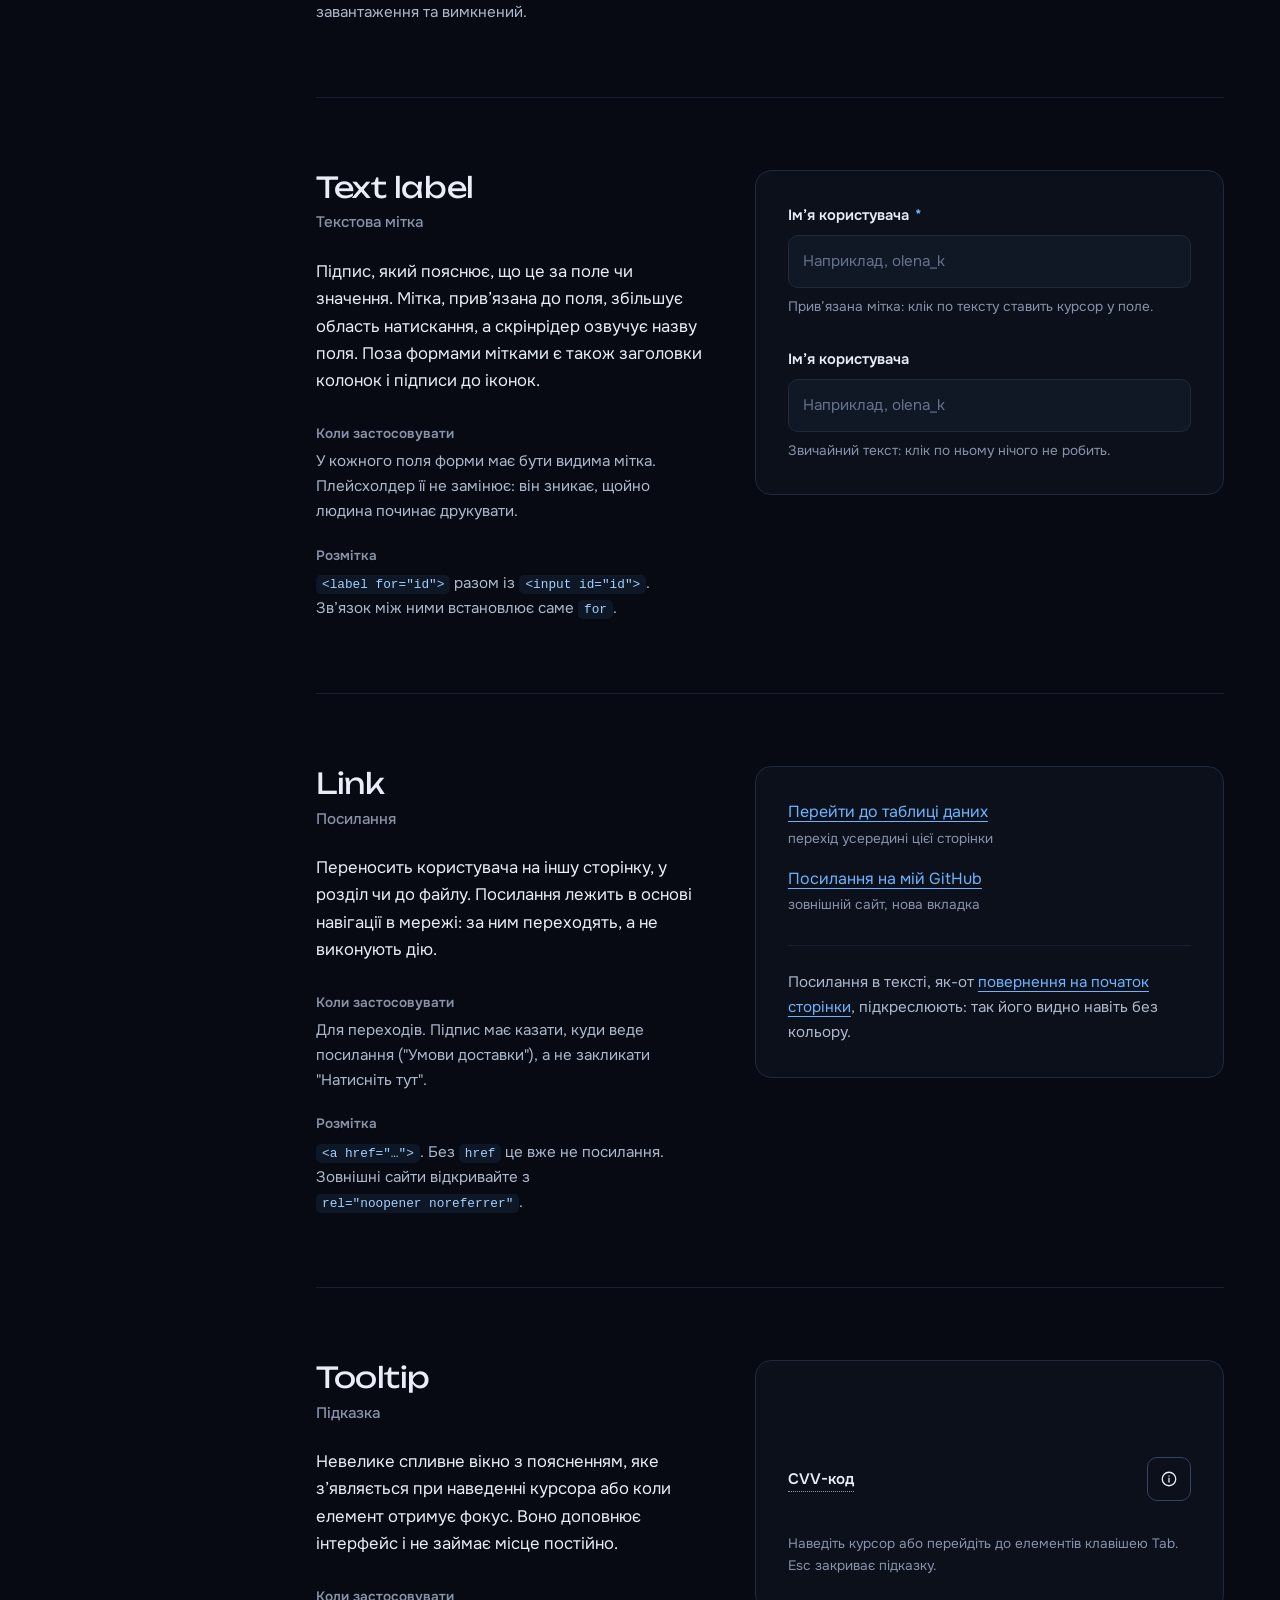
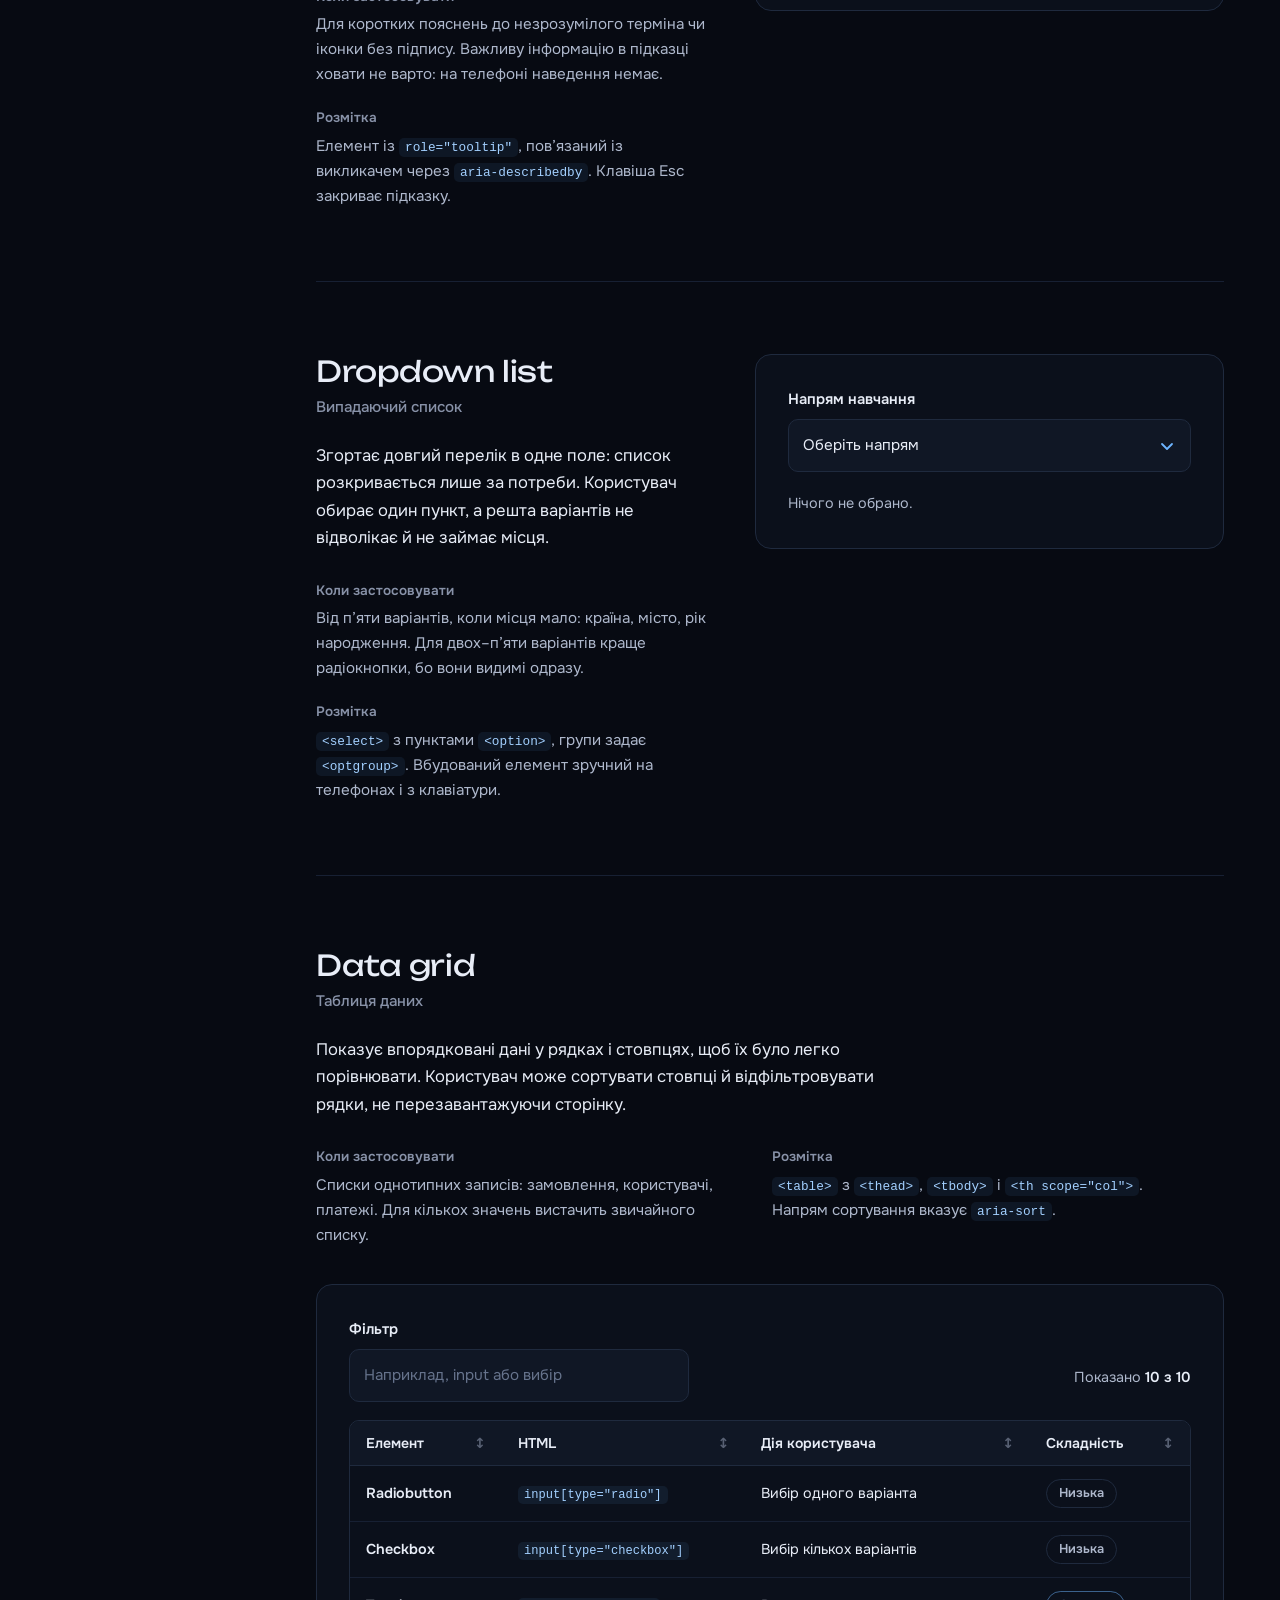
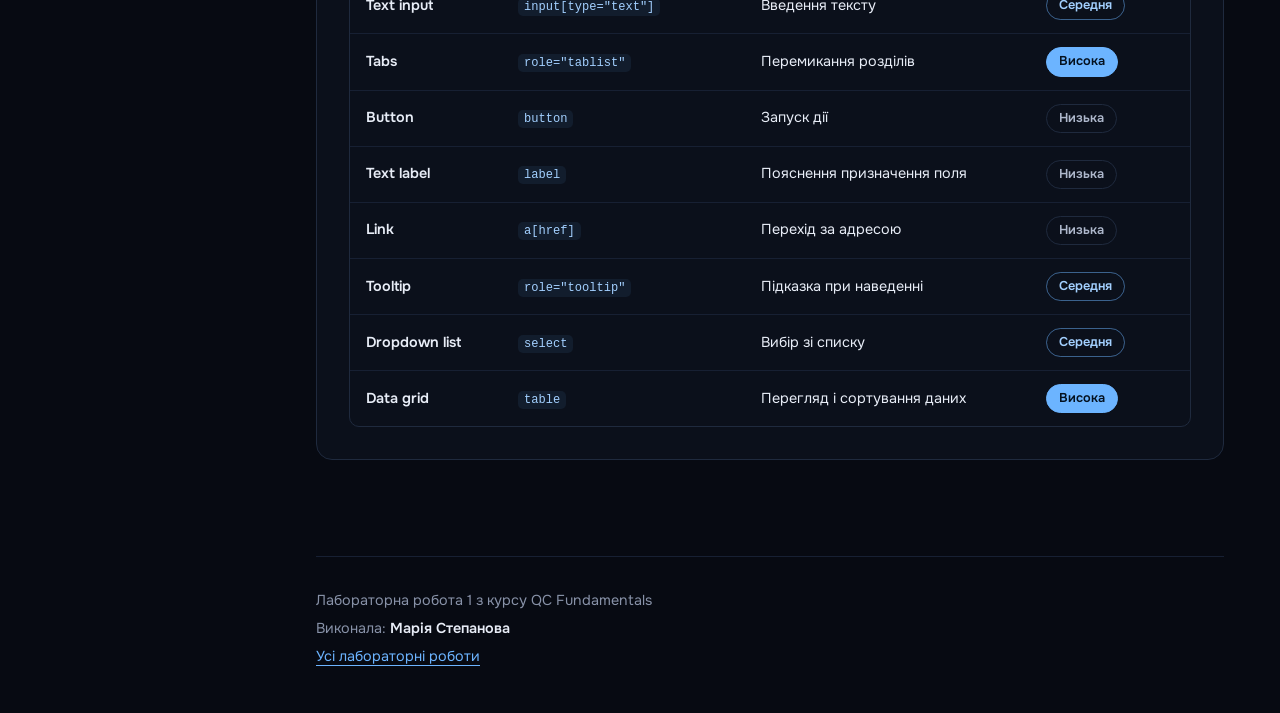
==== commit 2623ab80: "some changes" ====
--- a/lab2_ui_for_students/index.html
+++ b/lab2_ui_for_students/index.html
@@ -3,7 +3,7 @@
 <head>
   <meta charset="UTF-8">
   <meta name="viewport" content="width=device-width, initial-scale=1">
-  <title>Лабораторна 2. UI for students</title>
+  <title>Лабораторна 1. Елементи інтерфейсу</title>
   <meta name="description" content="Десять базових елементів вебінтерфейсу: призначення, правила використання та робочі приклади.">
   <meta name="author" content="Марія Степанова">
   <meta name="theme-color" content="#070a12">
@@ -25,7 +25,7 @@
       <p class="brand">Каталог UI</p>
       <p class="byline">Марія Степанова</p>
       <a class="back" href="../index.html" data-labs-link>До списку лабораторних</a>
-      <nav aria-label="UI for students">
+      <nav aria-label="Елементи інтерфейсу">
         <ol>
           <li><a href="#radio">Radiobutton</a></li>
           <li><a href="#checkbox">Checkbox</a></li>
@@ -44,7 +44,7 @@
     <main id="main">
 
       <header class="hero" id="top">
-        <h1>UI for students</h1>
+        <h1>Елементи інтерфейсу</h1>
         <p>Десять компонентів, з яких складається майже кожен вебсайт. Для кожного з них нижче сказано, що він робить і коли його варто використати, а поруч є живий приклад: натискайте, вводьте й обирайте просто на сторінці.</p>
       </header>
 
@@ -86,7 +86,6 @@
               <span class="choice-meta">сьогодні</span>
             </label>
           </fieldset>
-          
           <output class="readout" id="radio-out"></output>
         </div>
       </section>
@@ -95,7 +94,7 @@
       <section class="entry" id="checkbox" aria-labelledby="checkbox-title">
         <div class="entry-text">
           <h2 id="checkbox-title">Checkbox<span class="ua">Прапорець</span></h2>
-          <p class="lede">Вмикає або вимикає окремий параметр незалежно від інших. Можна позначити кілька пунктів, жоден або всі одразу. Стан "частково" показує, що позначено лише частину вкладених пунктів.</p>
+          <p class="lede">Вмикає або вимикає окремий параметр незалежно від інших. Можна позначити кілька пунктів, жоден або всі одразу. Чекбокс «Усі канали» позначає або знімає всі пункти одразу.</p>
           <dl class="facts">
             <div>
               <dt>Коли застосовувати</dt>
@@ -103,12 +102,10 @@
             </div>
             <div>
               <dt>Розмітка</dt>
-              <dd><code>&lt;input type="checkbox"&gt;</code>. Стан "частково" задається у JavaScript властивістю <code>indeterminate</code>.</dd>
-            </div>
-
-          </dl>
-        </div>
-
+              <dd><code>&lt;input type="checkbox"&gt;</code>. Позначений стан перевіряє властивість <code>checked</code>.</dd>
+            </div>
+          </dl>
+        </div>
         <div class="stage">
           <fieldset class="group">
             <legend>Сповіщення</legend>
@@ -153,7 +150,6 @@
             </div>
           </dl>
         </div>
-        
         <div class="stage">
           <div class="field">
             <label for="email">Електронна пошта</label>
@@ -161,7 +157,6 @@
             <p class="hint" id="email-hint" aria-live="polite">Введіть адресу й вийдіть із поля: перевірка спрацює одразу.</p>
           </div>
         </div>
-
       </section>
 
       <!-- 4. Tabs -->
@@ -180,7 +175,6 @@
             </div>
           </dl>
         </div>
-
         <div class="stage">
           <div class="tabs">
             <div role="tablist" aria-label="Про вкладки">
@@ -188,7 +182,6 @@
               <button type="button" role="tab" id="tab-2" aria-controls="panel-2" aria-selected="false" tabindex="-1">Приклад</button>
               <button type="button" role="tab" id="tab-3" aria-controls="panel-3" aria-selected="false" tabindex="-1">Клавіатура</button>
             </div>
-
             <div role="tabpanel" id="panel-1" aria-labelledby="tab-1" tabindex="0">
               <p>Вкладки заощаджують місце: замість однієї довгої сторінки є кілька коротких розділів, між якими легко перемикатися.</p>
             </div>
@@ -196,12 +189,11 @@
               <p>Типовий приклад: картка товару з розділами "Опис", "Характеристики" та "Відгуки".</p>
             </div>
             <div role="tabpanel" id="panel-3" aria-labelledby="tab-3" tabindex="0" hidden>
-              <p>Стрілки ← та → перемикають вкладки: достатньо навести на них курсор або перейти до них клавішею Tab. Home і End переходять до першої й останньої вкладки.</p>
-            </div>
-          </div>
-          <p class="inline-demo">Наведіть курсор на вкладки й керуйте стрілками ← та → без кліку, або перейдіть до них клавішею Tab.</p>
-        </div>
-
+              <p>Перейдіть до вкладок клавішею Tab, далі стрілки ← та → перемикають вкладки. Home і End переходять до першої й останньої вкладки.</p>
+            </div>
+          </div>
+          <p class="inline-demo">Клацніть по вкладці або перейдіть до неї клавішею Tab, а потім перемикайте стрілками ← та →.</p>
+        </div>
       </section>
 
       <!-- 5. Button -->
@@ -220,7 +212,6 @@
             </div>
           </dl>
         </div>
-
         <div class="stage">
           <div class="btn-row">
             <button type="button" class="btn btn-primary" id="btn-save"><span class="spinner" aria-hidden="true"></span><span id="btn-save-text">Зберегти</span></button>
@@ -248,7 +239,6 @@
             </div>
           </dl>
         </div>
-
         <div class="stage">
           <div class="compare">
             <div class="field">
@@ -281,7 +271,6 @@
             </div>
           </dl>
         </div>
-
         <div class="stage">
           <ul class="links">
             <li>
@@ -313,7 +302,6 @@
             </div>
           </dl>
         </div>
-
         <div class="stage stage-tip">
           <div class="tip-demo">
             <span class="tip-wrap">
@@ -321,10 +309,10 @@
               <span class="tip" role="tooltip" id="tip-cvv">Три цифри на звороті картки. Нікому їх не повідомляйте.</span>
             </span>
             <span class="tip-wrap tip-end">
-              <button type="button" class="icon-btn" id="copy-btn" aria-label="Копіювати адресу сторінки" aria-describedby="tip-copy">
-                <svg viewBox="0 0 24 24" width="18" height="18" fill="none" stroke="currentColor" stroke-width="1.7" stroke-linecap="round" stroke-linejoin="round" aria-hidden="true"><rect x="9" y="9" width="11" height="11" rx="2"/><path d="M5 15V6a2 2 0 0 1 2-2h9"/></svg>
+              <button type="button" class="icon-btn" aria-label="Довідка" aria-describedby="tip-help">
+                <svg viewBox="0 0 24 24" width="18" height="18" fill="none" stroke="currentColor" stroke-width="1.7" stroke-linecap="round" stroke-linejoin="round" aria-hidden="true"><circle cx="12" cy="12" r="9"/><path d="M12 11v5M12 8h.01"/></svg>
               </button>
-              <span class="tip" role="tooltip" id="tip-copy">Копіює адресу цієї сторінки в буфер обміну</span>
+              <span class="tip" role="tooltip" id="tip-help">Підказка з’являється і при наведенні курсора, і при фокусі з клавіатури</span>
             </span>
           </div>
           <p class="hint">Наведіть курсор або перейдіть до елементів клавішею Tab. Esc закриває підказку.</p>
@@ -347,7 +335,6 @@
             </div>
           </dl>
         </div>
-
         <div class="stage">
           <div class="field">
             <label for="course">Напрям навчання</label>
@@ -379,7 +366,6 @@
             </div>
           </dl>
         </div>
-        
         <div class="stage">
           <div class="grid-tools">
             <div class="field grid-filter">
@@ -406,7 +392,7 @@
       </section>
 
       <footer class="foot">
-        <p>Лабораторна робота 2 з курсу QC Fundamentals</p>
+        <p>Лабораторна робота 1 з курсу QC Fundamentals</p>
         <p>Виконала: <strong>Марія Степанова</strong></p>
         <p><a href="../index.html" data-labs-link>Усі лабораторні роботи</a></p>
       </footer>
--- a/lab2_ui_for_students/style.css
+++ b/lab2_ui_for_students/style.css
@@ -1,9 +1,3 @@
-/* =========================================================
-   Елементи інтерфейсу — темна тема
-   Палітра: нічний синій фон, холодний платиновий текст, блакитний акцент
-   Шрифти: Unbounded (заголовки), Onest (текст і інтерфейс)
-   ========================================================= */
-
 :root {
   --bg: #070a12;
   --bg-raised: #0b101b;
@@ -33,7 +27,7 @@
   color-scheme: dark;
 }
 
-/* ---------- База ---------- */
+
 
 *,
 *::before,
@@ -143,7 +137,7 @@
 }
 
 /* Посилання на головну сторінку зі списком лабораторних.
-   Селектор .rail a.back сильніший за .rail a, тому нумерація тут не додається. */
+   Селектор .rail a.back сильніший за .rail a, тому нумерація тут не додається */
 .rail a.back {
   display: inline-block;
   margin-top: 14px;
@@ -182,8 +176,6 @@
   transition: color 0.2s;
 }
 .rail a:hover { color: var(--text); }
-.rail a[aria-current] { color: var(--text); }
-.rail a[aria-current]::before { color: var(--accent); }
 
 main {
   min-width: 0;
@@ -267,8 +259,6 @@
 /* ---------- Демонстраційна панель ---------- */
 
 .stage {
-  --mx: 50%;
-  --my: 0%;
   position: relative;
   isolation: isolate;
   align-self: start;
@@ -277,18 +267,6 @@
   border: 1px solid var(--line);
   border-radius: var(--r-lg);
 }
-.stage::before {
-  content: "";
-  position: absolute;
-  inset: 0;
-  z-index: -1;
-  border-radius: inherit;
-  background: radial-gradient(340px circle at var(--mx) var(--my), rgba(108, 180, 255, 0.1), transparent 70%);
-  opacity: 0;
-  transition: opacity 0.35s;
-  pointer-events: none;
-}
-.stage:hover::before { opacity: 1; }
 
 .stage-tip { padding-top: 96px; }
 
@@ -359,8 +337,7 @@
   transition: border-color 0.2s, background 0.2s;
 }
 .choice:hover { border-color: #2c3a55; }
-.choice:has(input:checked),
-.choice:has(input:indeterminate) {
+.choice:has(input:checked) {
   border-color: rgba(108, 180, 255, 0.55);
   background: rgba(108, 180, 255, 0.05);
 }
@@ -421,17 +398,6 @@
 }
 .choice input:checked + .mark-check::after {
   transform: translateY(-1px) rotate(45deg) scale(1);
-}
-/* стан «частково» — має йти після :checked */
-.choice input:indeterminate + .mark-check {
-  background: var(--accent);
-  border-color: var(--accent);
-}
-.choice input:indeterminate + .mark-check::after {
-  width: 10px;
-  height: 0;
-  border-width: 0 0 2px 0;
-  transform: none;
 }
 
 /* ---------- Вкладки ---------- */
@@ -518,7 +484,7 @@
 .is-loading .spinner { display: inline-block; }
 @keyframes spin { to { transform: rotate(360deg); } }
 
-/* ---------- Мітки: порівняння ---------- */
+
 
 .compare { display: grid; gap: 28px; }
 .fake-label { color: var(--text); }
@@ -687,7 +653,7 @@
 .pill[data-level="2"] { color: var(--accent-hi); border-color: rgba(108, 180, 255, 0.5); }
 .pill[data-level="3"] { color: var(--accent-ink); background: var(--accent); border-color: var(--accent); }
 
-/* ---------- Підвал ---------- */
+/* ---------- FOOTER ---------- */
 
 .foot {
   margin-top: 24px;
@@ -748,4 +714,4 @@
     transition-duration: 0.01ms !important;
     scroll-behavior: auto !important;
   }
-}
+}
